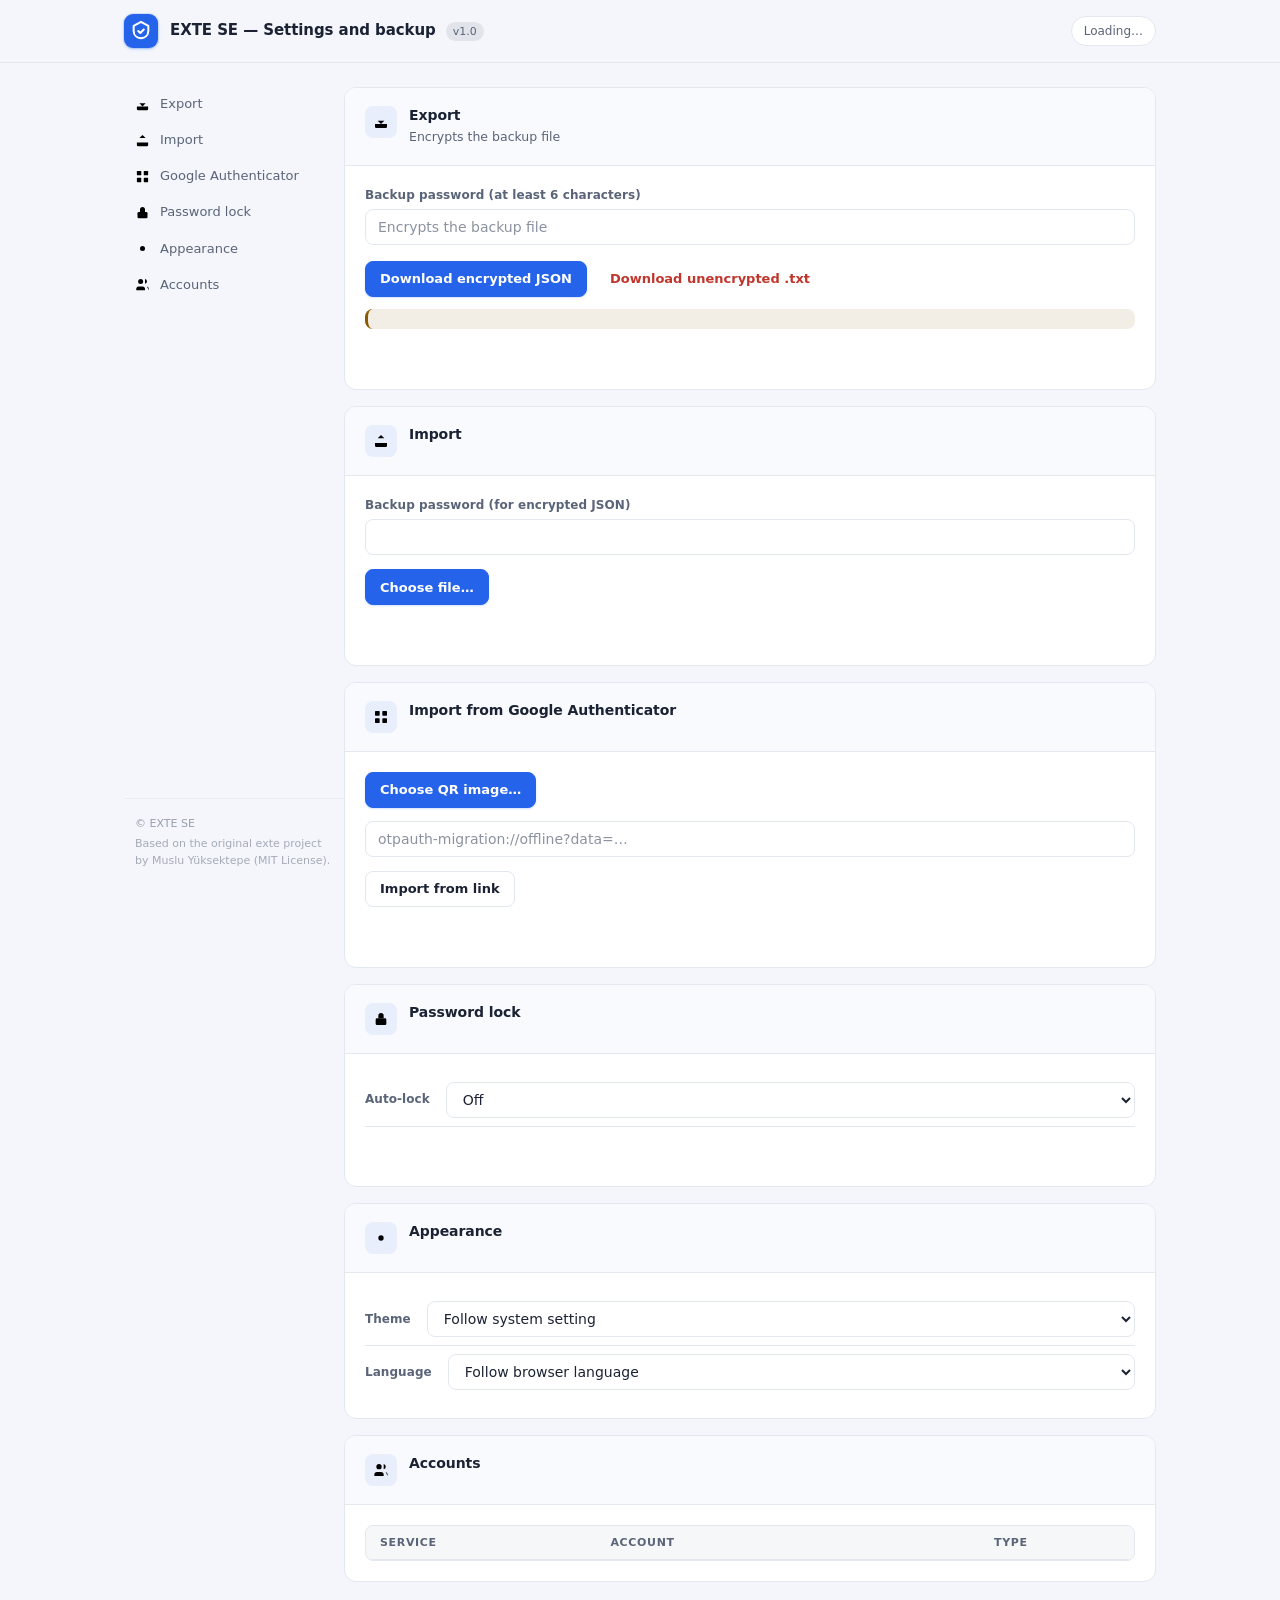
==== extensions/ayarlar.html @ 74d93d0f "EXTE SE — initial release (based on exte by Muslu Yüksektepe, MIT)" ====
<!doctype html>
<html lang="en">
<head>
  <meta charset="utf-8">
  <title data-i18n-baslik="ayarlarBaslik">EXTE SE — Settings and backup</title>
  <link rel="stylesheet" href="app.css">
</head>
<body class="sayfa">

<a href="#icerik" class="atla" data-i18n="icerigeAtla">Skip to content</a>

<!-- ===== Top header ===== -->
<header class="page-top">
  <div class="page-top__inner">
    <div class="brand">
      <div class="brand__mark" aria-hidden="true">
        <svg viewBox="0 0 24 24" width="22" height="22" fill="none" stroke="currentColor" stroke-width="2.2" stroke-linecap="round" stroke-linejoin="round">
          <path d="M12 2 4 6.5V12c0 4.5 3.5 7.5 8 8 4.5-.5 8-3.5 8-8V6.5L12 2z"/>
          <path d="m9 12 2.2 2.2L15 10.4"/>
        </svg>
      </div>
      <div class="brand__text">
        <h1 data-i18n="ayarlarBaslik">EXTE SE — Settings and backup</h1>
        <span class="brand__tag">v1.0</span>
      </div>
    </div>
    <div id="ozet" class="status-chip" data-i18n="yukleniyor">Loading…</div>
  </div>
</header>

<!-- ===== Lock screen ===== -->
<section class="lock-screen" id="kilitKart" hidden aria-labelledby="kilitBaslik">
  <div class="lock-card">
    <div class="lock-card__icon" aria-hidden="true">
      <svg viewBox="0 0 24 24" width="28" height="28" fill="none" stroke="currentColor" stroke-width="2" stroke-linecap="round" stroke-linejoin="round">
        <rect x="4" y="11" width="16" height="10" rx="2"/>
        <path d="M8 11V7a4 4 0 0 1 8 0v4"/>
      </svg>
    </div>
    <h1 id="kilitBaslik" data-i18n="kilitli">Locked</h1>
    <p class="lock-card__hint" data-i18n="kilitIpucu">Enter your password to see your accounts.</p>
    <form id="kilitForm" class="lock-card__form">
      <div class="alan">
        <label for="kilitParola" data-i18n="parola">Password</label>
        <input type="password" id="kilitParola" autocomplete="current-password" required>
      </div>
      <button type="submit" class="birincil lock-card__btn" data-i18n="kilidiAc">Unlock</button>
      <p id="kilitHata" class="ipucu hata-metin" role="alert"></p>
    </form>
  </div>
</section>

<!-- ===== Main layout: sidebar + content ===== -->
<div class="app-layout" id="anaIcerik">

  <!-- Sidebar nav -->
  <aside class="sidenav">
    <nav class="sidenav__nav">
      <a class="sidenav__item" href="#disaBaslik">
        <svg class="sidenav__icon" viewBox="0 0 24 24" aria-hidden="true"><path d="M21 15v4a2 2 0 0 1-2 2H5a2 2 0 0 1-2-2v-4"/><path d="M7 10l5 5 5-5"/><path d="M12 15V3"/></svg>
        <span data-i18n="disaAktar">Export</span>
      </a>
      <a class="sidenav__item" href="#iceBaslik">
        <svg class="sidenav__icon" viewBox="0 0 24 24" aria-hidden="true"><path d="M21 15v4a2 2 0 0 1-2 2H5a2 2 0 0 1-2-2v-4"/><path d="M17 8l-5-5-5 5"/><path d="M12 3v12"/></svg>
        <span data-i18n="iceAktar">Import</span>
      </a>
      <a class="sidenav__item" href="#gocBaslik">
        <svg class="sidenav__icon" viewBox="0 0 24 24" aria-hidden="true"><rect x="3" y="3" width="7" height="7" rx="1"/><rect x="14" y="3" width="7" height="7" rx="1"/><rect x="3" y="14" width="7" height="7" rx="1"/><rect x="14" y="14" width="7" height="7" rx="1"/></svg>
        <span data-i18n="gocBaslik">Google Authenticator</span>
      </a>
      <a class="sidenav__item" href="#kilitAyarBaslik">
        <svg class="sidenav__icon" viewBox="0 0 24 24" aria-hidden="true"><rect x="4" y="11" width="16" height="10" rx="2"/><path d="M8 11V7a4 4 0 0 1 8 0v4"/></svg>
        <span data-i18n="parolaKilidi">Password lock</span>
      </a>
      <a class="sidenav__item" href="#gorunumBaslik">
        <svg class="sidenav__icon" viewBox="0 0 24 24" aria-hidden="true"><circle cx="12" cy="12" r="4"/><path d="M12 2v2M12 20v2M2 12h2M20 12h2M4.9 4.9l1.4 1.4M17.7 17.7l1.4 1.4M4.9 19.1l1.4-1.4M17.7 6.3l1.4-1.4"/></svg>
        <span data-i18n="gorunum">Appearance</span>
      </a>
      <a class="sidenav__item" href="#hesapBaslik">
        <svg class="sidenav__icon" viewBox="0 0 24 24" aria-hidden="true"><path d="M16 21v-2a4 4 0 0 0-4-4H6a4 4 0 0 0-4 4v2"/><circle cx="9" cy="7" r="4"/><path d="M22 21v-2a4 4 0 0 0-3-3.9"/><path d="M16 3.1a4 4 0 0 1 0 7.8"/></svg>
        <span data-i18n="hesaplar">Accounts</span>
      </a>
    </nav>
    <div class="sidenav__foot">
      <span>© EXTE SE</span>
      <span class="sidenav__attribution" data-i18n="tabanMetin">Based on the original exte project by Muslu Yüksektepe (MIT License).</span>
    </div>
  </aside>

  <!-- Content -->
  <main class="content" id="icerik">

    <!-- ===== 1. Export ===== -->
    <section class="group" aria-labelledby="disaBaslik">
      <header class="group__head">
        <div class="group__icon" aria-hidden="true">
          <svg viewBox="0 0 24 24"><path d="M21 15v4a2 2 0 0 1-2 2H5a2 2 0 0 1-2-2v-4"/><path d="M7 10l5 5 5-5"/><path d="M12 15V3"/></svg>
        </div>
        <div class="group__title">
          <h2 id="disaBaslik" data-i18n="disaAktar">Export</h2>
          <p class="group__desc" data-i18n="yedekParolaIpucu">Encrypts the backup file</p>
        </div>
      </header>
      <div class="group__body">
        <form id="disaForm" class="row-form">
          <div class="alan row-form__row">
            <label for="disaParola" data-i18n="yedekParolasi">Backup password (at least 6 characters)</label>
            <input type="password" id="disaParola" autocomplete="new-password"
                   data-i18n-ph="yedekParolaIpucu" placeholder="Encrypts the backup file">
          </div>
          <div class="row-form__actions">
            <button type="submit" class="birincil" data-i18n="sifreliIndir">Download encrypted JSON</button>
            <button type="button" id="disaTxt" class="tehlike-ghost" data-i18n="sifresizIndir">Download unencrypted .txt</button>
          </div>
        </form>
        <p class="uyari-kutu" data-i18n-html="txtUyari"></p>
        <p id="disaDurum" class="durum" role="status"></p>
      </div>
    </section>

    <!-- ===== 2. Import ===== -->
    <section class="group" aria-labelledby="iceBaslik">
      <header class="group__head">
        <div class="group__icon" aria-hidden="true">
          <svg viewBox="0 0 24 24"><path d="M21 15v4a2 2 0 0 1-2 2H5a2 2 0 0 1-2-2v-4"/><path d="M17 8l-5-5-5 5"/><path d="M12 3v12"/></svg>
        </div>
        <div class="group__title">
          <h2 id="iceBaslik" data-i18n="iceAktar">Import</h2>
          <p class="group__desc" data-i18n-html="iceAktarIpucu"></p>
        </div>
      </header>
      <div class="group__body">
        <div class="alan">
          <label for="iceParola" data-i18n="yedekParolasiIce">Backup password (for encrypted JSON)</label>
          <input type="password" id="iceParola" autocomplete="current-password">
        </div>
        <button type="button" id="iceDosyaAc" class="birincil" data-i18n="dosyaSec">Choose file…</button>
        <input type="file" id="iceDosya" accept=".json,.txt,application/json,text/plain" hidden>
        <p id="iceDurum" class="durum" role="status"></p>
      </div>
    </section>

    <!-- ===== 3. Google Authenticator migration ===== -->
    <section class="group" aria-labelledby="gocBaslik">
      <header class="group__head">
        <div class="group__icon" aria-hidden="true">
          <svg viewBox="0 0 24 24"><rect x="3" y="3" width="7" height="7" rx="1"/><rect x="14" y="3" width="7" height="7" rx="1"/><rect x="3" y="14" width="7" height="7" rx="1"/><rect x="14" y="14" width="7" height="7" rx="1"/></svg>
        </div>
        <div class="group__title">
          <h2 id="gocBaslik" data-i18n="gocBaslik">Import from Google Authenticator</h2>
          <p class="group__desc" data-i18n-html="gocIpucu"></p>
        </div>
      </header>
      <div class="group__body">
        <button type="button" id="gocDosyaAc" class="birincil" data-i18n="gocResimSec">Choose QR image…</button>
        <input type="file" id="gocDosya" accept="image/*" hidden>
        <div class="alan" style="margin-top:.8rem">
          <label for="gocMetin" data-i18n-html="gocBaglantiEtiket"></label>
          <input type="text" id="gocMetin" placeholder="otpauth-migration://offline?data=…">
        </div>
        <button type="button" id="gocEkle" data-i18n="gocBaglantidanAktar">Import from link</button>
        <p id="gocDurum" class="durum" role="status"></p>
      </div>
    </section>

    <!-- ===== 4. Password lock ===== -->
    <section class="group" aria-labelledby="kilitAyarBaslik">
      <header class="group__head">
        <div class="group__icon" aria-hidden="true">
          <svg viewBox="0 0 24 24"><rect x="4" y="11" width="16" height="10" rx="2"/><path d="M8 11V7a4 4 0 0 1 8 0v4"/></svg>
        </div>
        <div class="group__title">
          <h2 id="kilitAyarBaslik" data-i18n="parolaKilidi">Password lock</h2>
          <p class="group__desc" id="kilitAciklama"></p>
        </div>
      </header>
      <div class="group__body">

        <form id="kurForm" hidden>
          <div class="alan">
            <label for="kurParola" data-i18n="yeniParola">New password (at least 6 characters)</label>
            <input type="password" id="kurParola" autocomplete="new-password" required>
          </div>
          <div class="alan">
            <label for="kurParola2" data-i18n="parolaTekrar">Password (again)</label>
            <input type="password" id="kurParola2" autocomplete="new-password" required>
          </div>
          <button type="submit" class="birincil" data-i18n="kilidiKur">Enable lock</button>
          <p class="uyari-kutu" style="margin-top:.7rem" data-i18n="kilitUyari">If you forget your password your accounts cannot be recovered — take a backup first.</p>
        </form>

        <form id="kaldirForm" hidden>
          <div class="alan">
            <label for="kaldirParola" data-i18n="mevcutParola">Current password</label>
            <input type="password" id="kaldirParola" autocomplete="current-password" required>
          </div>
          <button type="submit" class="tehlike-ghost" data-i18n="kilidiKaldir">Remove lock</button>
        </form>

        <div class="field-row">
          <label for="otoKilit" data-i18n="otomatikKilit">Auto-lock</label>
          <select id="otoKilit">
            <option value="0">Off</option>
            <option value="5">5 min</option>
            <option value="15">15 min</option>
            <option value="60">1 hour</option>
          </select>
        </div>
        <p id="kilitAyarDurum" class="durum" role="status"></p>
      </div>
    </section>

    <!-- ===== 5. Appearance ===== -->
    <section class="group" aria-labelledby="gorunumBaslik">
      <header class="group__head">
        <div class="group__icon" aria-hidden="true">
          <svg viewBox="0 0 24 24"><circle cx="12" cy="12" r="4"/><path d="M12 2v2M12 20v2M2 12h2M20 12h2M4.9 4.9l1.4 1.4M17.7 17.7l1.4 1.4M4.9 19.1l1.4-1.4M17.7 6.3l1.4-1.4"/></svg>
        </div>
        <div class="group__title">
          <h2 id="gorunumBaslik" data-i18n="gorunum">Appearance</h2>
        </div>
      </header>
      <div class="group__body">
        <div class="field-row">
          <label for="tema" data-i18n="tema">Theme</label>
          <select id="tema">
            <option value="auto" data-i18n="temaAuto">Follow system setting</option>
            <option value="light" data-i18n="temaAcik">Light</option>
            <option value="dark" data-i18n="temaKoyu">Dark</option>
          </select>
        </div>
        <div class="field-row">
          <label for="dil" data-i18n="dil">Language</label>
          <select id="dil">
            <option value="auto" data-i18n="dilAuto">Follow browser language</option>
            <option value="en">English</option>
            <option value="tr">Türkçe</option>
            <option value="zh" data-i18n="dilZh">简体中文</option>
          </select>
        </div>
      </div>
    </section>

    <!-- ===== 6. Accounts ===== -->
    <section class="group" aria-labelledby="hesapBaslik">
      <header class="group__head">
        <div class="group__icon" aria-hidden="true">
          <svg viewBox="0 0 24 24"><path d="M16 21v-2a4 4 0 0 0-4-4H6a4 4 0 0 0-4 4v2"/><circle cx="9" cy="7" r="4"/><path d="M22 21v-2a4 4 0 0 0-3-3.9"/><path d="M16 3.1a4 4 0 0 1 0 7.8"/></svg>
        </div>
        <div class="group__title">
          <h2 id="hesapBaslik" data-i18n="hesaplar">Accounts</h2>
        </div>
      </header>
      <div class="group__body">
        <div class="table-wrap">
          <table id="hesapTablo">
            <thead>
              <tr>
                <th data-i18n="tabloServis">Service</th>
                <th data-i18n="tabloHesap">Account</th>
                <th data-i18n="tabloTur">Type</th>
                <th></th>
              </tr>
            </thead>
            <tbody></tbody>
          </table>
        </div>
        <p id="hesapBos" class="ipucu" hidden data-i18n="kayitliHesapYok">No saved accounts.</p>
      </div>
    </section>

  </main>
</div>

<p id="canliDurum" class="atla" role="status" aria-live="polite"></p>

<script src="vendor/jsQR.js"></script>
<script type="module" src="ayarlar.js"></script>
</body>
</html>
---- extensions/app.css ----
/* exte — tek stylesheet. Token seti callcenter/panel/static/app.css ile aynı. */
:root {
  --bg: #f4f6fb; --yuzey: #ffffff; --kenar: #e2e7f0; --metin: #1a2233;
  --mute: #5a6478; --marka: #2563eb; --marka-metin: #ffffff;
  --marka-hover: #1d4ed8; --marka-soft: rgba(37,99,235,.08);
  --ok: #17794f; --hata: #c0362c; --uyari: #8a5a00;
  --golge: 0 1px 3px rgba(20,30,60,.06), 0 4px 14px rgba(20,30,60,.05);
  --golge-hover: 0 2px 5px rgba(20,30,60,.08), 0 8px 22px rgba(20,30,60,.08);
  --r: 12px; --r-sm: 8px;
}
@media (prefers-color-scheme: dark) {
  :root:not([data-theme="light"]) {
    --bg:#0b0f16; --yuzey:#141a24; --kenar:#232b38; --metin:#e6edf3;
    --mute:#8b94a4; --marka:#4d90fe; --marka-metin:#0b0f16;
    --marka-hover:#5ea0ff; --marka-soft:rgba(77,144,254,.12);
    --ok:#3fb950; --hata:#ff7b72; --uyari:#e3b341;
    --golge: 0 1px 3px rgba(0,0,0,.5), 0 6px 20px rgba(0,0,0,.35);
    --golge-hover: 0 2px 6px rgba(0,0,0,.6), 0 10px 28px rgba(0,0,0,.45);
  }
}
:root[data-theme="dark"] {
  --bg:#0b0f16; --yuzey:#141a24; --kenar:#232b38; --metin:#e6edf3;
  --mute:#8b94a4; --marka:#4d90fe; --marka-metin:#0b0f16;
  --marka-hover:#5ea0ff; --marka-soft:rgba(77,144,254,.12);
  --ok:#3fb950; --hata:#ff7b72; --uyari:#e3b341;
  --golge: 0 1px 3px rgba(0,0,0,.5), 0 6px 20px rgba(0,0,0,.35);
  --golge-hover: 0 2px 6px rgba(0,0,0,.6), 0 10px 28px rgba(0,0,0,.45);
}

* { box-sizing: border-box; }
[hidden] { display: none !important; }

body {
  margin: 0; background: var(--bg); color: var(--metin); line-height: 1.55;
  font-family: system-ui, -apple-system, 'Segoe UI', sans-serif; font-size: 14px;
  -webkit-font-smoothing: antialiased; -moz-osx-font-smoothing: grayscale;
}
h1, h2, h3 { margin: 0 0 .5rem; line-height: 1.3; }
h1 { font-size: 1.2rem; font-weight: 700; letter-spacing: -.01em; }
h2 { font-size: 1rem; font-weight: 650; letter-spacing: -.005em; }
h3 { font-size: .95rem; font-weight: 600; }
a { color: var(--marka); text-decoration: none; }
a:hover { text-decoration: underline; }
:focus-visible { outline: 2.5px solid var(--marka); outline-offset: 2px; border-radius: 6px; }

/* ---------- düğmeler / alanlar ---------- */
button, .dugme {
  font: inherit; cursor: pointer; border: 1px solid var(--kenar); border-radius: var(--r-sm);
  background: var(--yuzey); color: var(--metin); padding: .5rem .85rem;
  transition: border-color .18s ease, box-shadow .18s ease, background-color .18s ease, transform .12s ease;
  display: inline-flex; align-items: center; gap: .4rem;
}
button:hover { border-color: var(--marka); }
button:active { transform: scale(.97); }
button:disabled { opacity: .5; cursor: not-allowed; transform: none; }
.birincil {
  background: var(--marka); color: var(--marka-metin); border-color: var(--marka);
  font-weight: 600; box-shadow: 0 1px 2px rgba(37,99,235,.15);
}
.birincil:hover { background: var(--marka-hover); border-color: var(--marka-hover); }
.tehlike {
  color: var(--hata); border-color: color-mix(in srgb, var(--hata) 35%, var(--kenar));
}
.tehlike:hover { background: color-mix(in srgb, var(--hata) 8%, var(--yuzey)); }
.duz { background: none; border-color: transparent; padding: .35rem .5rem; color: var(--mute); }
.duz:hover { border-color: transparent; color: var(--metin); background: var(--marka-soft); }

input, select {
  font: inherit; width: 100%; padding: .55rem .7rem; border-radius: var(--r-sm);
  border: 1px solid var(--kenar); background: var(--yuzey); color: var(--metin);
  transition: border-color .18s ease, box-shadow .18s ease;
}
input:focus, select:focus {
  border-color: var(--marka);
  box-shadow: 0 0 0 3px var(--marka-soft);
  outline: none;
}
label { display: block; font-size: .82rem; color: var(--mute); margin-bottom: .25rem; font-weight: 500; }
.alan { margin-bottom: .75rem; }
.satir { display: flex; gap: .5rem; align-items: flex-end; }
.satir > * { flex: 1; }
.satir > .dar { flex: 0 0 auto; }

.kart {
  background: var(--yuzey); border: 1px solid var(--kenar); border-radius: var(--r);
  box-shadow: var(--golge); padding: 1rem 1.1rem; margin-bottom: .9rem;
  transition: box-shadow .25s ease, border-color .25s ease;
}
.kart:hover { box-shadow: var(--golge-hover); }
.ipucu { color: var(--mute); font-size: .82rem; margin: .25rem 0 0; line-height: 1.5; }
.uyari-kutu {
  border-left: 3px solid var(--uyari); background: color-mix(in srgb, var(--uyari) 10%, var(--yuzey));
  padding: .6rem .85rem; border-radius: var(--r-sm); font-size: .85rem; color: color-mix(in srgb, var(--uyari) 70%, var(--metin));
}
.hata-metin { color: var(--hata); }
.ok-metin { color: var(--ok); }

/* ---------- ikon sistemi ---------- */
.ikon {
  display: inline-block; width: 16px; height: 16px; flex-shrink: 0;
  vertical-align: middle; fill: none; stroke: currentColor; stroke-width: 1.75;
  stroke-linecap: round; stroke-linejoin: round; pointer-events: none;
}
.ikon-lg { width: 20px; height: 20px; }
.ikon-xl { width: 22px; height: 22px; }

button .ikon { margin-right: 0; }
.duz .ikon { width: 16px; height: 16px; }

/* ---------- popup ---------- */
body.popup { width: 380px; min-height: 220px; max-height: 560px; display: flex; flex-direction: column; }

.ust {
  display: flex; gap: .5rem; align-items: center; padding: .65rem .7rem;
  border-bottom: 1px solid var(--kenar);
  background: var(--yuzey); position: sticky; top: 0; z-index: 2;
}
.ust-ara {
  flex: 1; display: flex; align-items: center; gap: .4rem;
  border: 1px solid var(--kenar); border-radius: var(--r-sm);
  padding: 0 .55rem; background: var(--bg); transition: all .18s ease;
}
.ust-ara:focus-within { background: var(--yuzey); border-color: var(--marka); box-shadow: 0 0 0 3px var(--marka-soft); }
.ust-ara .ikon { color: var(--mute); width: 14px; height: 14px; flex-shrink: 0; }
.ust-ara input[type="search"] {
  flex: 1; border: none; outline: none; padding: .45rem 0; background: transparent;
}
.govde { flex: 1; overflow-y: auto; padding: .65rem; }

.hesap {
  display: grid; grid-template-columns: 1fr auto; gap: .25rem .55rem; align-items: center;
  background: var(--yuzey); border: 1px solid var(--kenar); border-radius: var(--r);
  padding: .7rem .8rem; margin-bottom: .5rem; box-shadow: var(--golge);
  transition: border-color .2s ease, box-shadow .2s ease, transform .15s ease;
  cursor: pointer;
}
.hesap:hover { border-color: var(--marka); box-shadow: var(--golge-hover); transform: translateY(-1px); }
.hesap .baslik {
  grid-column: 1; font-size: .78rem; color: var(--mute); font-weight: 500;
  overflow: hidden; text-overflow: ellipsis; white-space: nowrap; letter-spacing: .01em;
}
.hesap .kod {
  grid-column: 1; grid-row: 2; font-family: ui-monospace, 'SF Mono', 'Cascadia Mono', Consolas, monospace;
  font-size: 1.45rem; font-weight: 700; letter-spacing: .1em; background: none; border: none;
  padding: 0; text-align: left; color: var(--metin); cursor: pointer;
  transition: color .18s ease;
}
.hesap .kod:hover { color: var(--marka); }
.hesap .araclar { grid-column: 2; grid-row: 1 / span 2; display: flex; gap: .15rem; align-items: center; }
.hesap .araclar button { padding: .3rem; border-radius: 6px; }
.hesap .cubuk {
  grid-column: 1 / -1; grid-row: 3; height: 3px; border-radius: 2px; margin-top: .4rem;
  background: color-mix(in srgb, var(--kenar) 70%, transparent); overflow: hidden;
}
.hesap .cubuk > i { display: block; height: 100%; background: var(--marka); transition: width 1s linear; border-radius: 2px; }
.hesap.bitiyor .cubuk > i { background: var(--hata); }
.hesap.bitiyor .kod { color: var(--hata); }

.bos { text-align: center; color: var(--mute); padding: 2.5rem 1rem 2rem; }

/* ---------- sekmeler ---------- */
.sekmeler {
  display: flex; gap: .2rem; margin-bottom: .9rem; padding: .2rem;
  background: var(--bg); border-radius: var(--r-sm); border: 1px solid var(--kenar);
}
.sekme {
  flex: 1; background: none; border: none; border-radius: 6px; color: var(--mute);
  padding: .45rem .5rem; font-weight: 500; transition: all .18s ease;
}
.sekme:hover { color: var(--metin); }
.sekme[aria-selected="true"] {
  color: var(--marka); background: var(--yuzey); box-shadow: 0 1px 2px rgba(0,0,0,.06); font-weight: 600;
}

/* ---------- toast ---------- */
.toast {
  position: fixed; left: 50%; bottom: 14px; transform: translateX(-50%);
  background: var(--metin); color: var(--bg); padding: .55rem 1rem; border-radius: var(--r-sm);
  box-shadow: var(--golge-hover); font-size: .84rem; font-weight: 500;
  z-index: 10; animation: toast-in .2s cubic-bezier(.2,.9,.3,1.2);
}
@keyframes toast-in { from { opacity: 0; transform: translate(-50%, 10px) scale(.95); } }
@media (prefers-reduced-motion: reduce) { .toast { animation: none; } .hesap .cubuk > i { transition: none; } }

/* =======================================================
   ayarlar sayfası — Linear/Vercel 风格设置页
   ======================================================= */

body.sayfa { background: var(--bg); min-height: 100vh; }

/* ---------- top header ---------- */
.page-top {
  position: sticky; top: 0; z-index: 10;
  background: color-mix(in srgb, var(--bg) 85%, transparent);
  backdrop-filter: saturate(1.2) blur(10px);
  -webkit-backdrop-filter: saturate(1.2) blur(10px);
  border-bottom: 1px solid var(--kenar);
}
.page-top__inner {
  max-width: 1080px; margin: 0 auto; padding: 14px 24px;
  display: flex; align-items: center; justify-content: space-between; gap: 1rem;
}
.brand { display: flex; align-items: center; gap: 12px; min-width: 0; }
.brand__mark {
  width: 34px; height: 34px; border-radius: 9px; flex-shrink: 0;
  background: var(--marka); color: var(--marka-metin);
  display: flex; align-items: center; justify-content: center;
  box-shadow: 0 1px 3px rgba(37,99,235,.35), 0 0 0 1px rgba(37,99,235,.1);
}
.brand__text { display: flex; align-items: baseline; gap: 10px; min-width: 0; }
.brand__text h1 {
  margin: 0; font-size: 15px; font-weight: 650; letter-spacing: -.005em;
  color: var(--metin);
  min-width: 0; overflow: hidden; text-overflow: ellipsis; white-space: nowrap;
}
.brand__tag {
  font-size: 11px; font-weight: 500; color: var(--mute);
  padding: 1px 7px; border-radius: 20px; flex-shrink: 0;
  background: color-mix(in srgb, var(--mute) 12%, transparent);
}

.status-chip {
  font-size: 12px; color: var(--mute);
  padding: 5px 12px; border-radius: 20px;
  border: 1px solid var(--kenar);
  background: var(--yuzey);
  white-space: nowrap; flex-shrink: 0;
  font-variant-numeric: tabular-nums;
}

/* ---------- lock screen ---------- */
.lock-screen {
  max-width: 1080px; margin: 0 auto; padding: 80px 24px 40px;
  display: flex; justify-content: center;
}
.lock-card {
  width: 100%; max-width: 380px; text-align: center;
}
.lock-card__icon {
  width: 56px; height: 56px; margin: 0 auto 16px;
  border-radius: 16px;
  background: color-mix(in srgb, var(--hata) 10%, var(--yuzey));
  color: var(--hata);
  display: flex; align-items: center; justify-content: center;
}
.lock-card h1 { margin: 0 0 8px; font-size: 18px; font-weight: 700; }
.lock-card__hint { color: var(--mute); font-size: 13px; margin: 0 0 24px; line-height: 1.5; }
.lock-card__form { text-align: left; }
.lock-card__btn { width: 100%; margin-top: 4px; justify-content: center; }

/* ---------- two-column layout ---------- */
.app-layout {
  max-width: 1080px; margin: 0 auto;
  display: grid; grid-template-columns: 220px 1fr; gap: 0;
  padding: 0 24px;
}

/* ---------- sidebar nav ---------- */
.sidenav {
  position: sticky; top: 62px; align-self: start;
  height: calc(100vh - 62px);
  padding: 24px 0 32px;
  display: flex; flex-direction: column;
}
.sidenav__nav { display: flex; flex-direction: column; gap: 2px; flex: 1; }
.sidenav__item {
  display: flex; align-items: center; gap: 10px;
  padding: 7px 11px; margin: 0; border: none;
  border-radius: 7px; text-align: left;
  font-size: 13px; font-weight: 500; color: var(--mute);
  background: transparent; cursor: pointer; text-decoration: none;
  transition: background-color .15s ease, color .15s ease;
}
.sidenav__item:hover { color: var(--metin); background: color-mix(in srgb, var(--mute) 10%, transparent); }
.sidenav__item.active { color: var(--metin); background: var(--marka-soft); font-weight: 600; }
.sidenav__icon {
  width: 15px; height: 15px; flex-shrink: 0;
  stroke-width: 2;
}
.sidenav__foot {
  font-size: 11px; color: var(--mute); opacity: .6;
  padding: 16px 11px 0; border-top: 1px solid var(--kenar); margin-top: 4px;
  display: flex; flex-direction: column; gap: 4px;
}
.sidenav__attribution { line-height: 1.5; opacity: .85; }

/* ---------- content area ---------- */
.content { padding: 24px 0 60px; min-width: 0; scroll-behavior: smooth; }

.content > .group { scroll-margin-top: 80px; }

/* ---------- group / section ---------- */
.group {
  background: var(--yuzey);
  border: 1px solid var(--kenar);
  border-radius: 12px;
  margin-bottom: 16px;
  overflow: hidden;
}
.group__head {
  display: flex; align-items: flex-start; gap: 12px;
  padding: 18px 20px;
  border-bottom: 1px solid var(--kenar);
  background: color-mix(in srgb, var(--bg) 60%, var(--yuzey));
}
.group__icon {
  width: 32px; height: 32px; border-radius: 8px; flex-shrink: 0;
  background: var(--marka-soft); color: var(--marka);
  display: flex; align-items: center; justify-content: center;
}
.group__icon svg { width: 16px; height: 16px; stroke-width: 2.2; }
.group__title { min-width: 0; }
.group__title h2 { margin: 0; font-size: 14px; font-weight: 650; letter-spacing: -.005em; overflow-wrap: anywhere; }
.group__desc { margin: 3px 0 0; font-size: 12.5px; color: var(--mute); line-height: 1.55; }
.group__body { padding: 20px; }

/* ---------- form rows ---------- */
.alan { margin-bottom: 14px; }
.alan:last-child { margin-bottom: 0; }

label { display: block; font-size: 12px; font-weight: 600; color: var(--mute); margin-bottom: 5px; letter-spacing: .005em; }

body.sayfa input[type="text"],
body.sayfa input[type="password"],
body.sayfa input:not([type]),
body.sayfa select {
  font: inherit; width: 100%; padding: 8px 12px; border-radius: 8px;
  border: 1px solid var(--kenar); background: var(--yuzey); color: var(--metin);
  height: 36px;
  transition: border-color .15s ease, box-shadow .15s ease, background-color .15s ease;
}
body.sayfa input::placeholder { color: color-mix(in srgb, var(--mute) 70%, transparent); }
body.sayfa input:focus, body.sayfa select:focus {
  border-color: var(--marka);
  box-shadow: 0 0 0 3px var(--marka-soft);
  outline: none;
}

.field-row {
  display: flex; align-items: center; justify-content: space-between;
  gap: 16px; padding: 8px 0; border-bottom: 1px solid var(--kenar);
}
.field-row:last-child { border-bottom: none; }
.field-row label { margin: 0; flex-shrink: 0; min-width: 0; }
.field-row select { width: 180px; max-width: 100%; flex-shrink: 1; }

/* ---------- buttons (settings page scoped) ---------- */
body.sayfa button {
  font: inherit; cursor: pointer; border: 1px solid var(--kenar); border-radius: 8px;
  background: var(--yuzey); color: var(--metin);
  padding: 8px 14px; min-height: 36px; height: auto;
  display: inline-flex; align-items: center; justify-content: flex-start; gap: 6px;
  font-size: 13px; font-weight: 550; line-height: 1.35;
  max-width: 100%; box-sizing: border-box;
  transition: border-color .15s ease, background-color .15s ease, color .15s ease;
}
body.sayfa button:hover { border-color: color-mix(in srgb, var(--metin) 40%, var(--kenar)); }
body.sayfa button:active { background: color-mix(in srgb, var(--metin) 4%, var(--yuzey)); }
body.sayfa button:disabled { opacity: .45; cursor: not-allowed; }

body.sayfa .birincil {
  background: var(--marka); color: var(--marka-metin); border-color: var(--marka);
  font-weight: 600; box-shadow: 0 1px 2px rgba(37,99,235,.2);
}
body.sayfa .birincil:hover {
  background: var(--marka-hover); border-color: var(--marka-hover);
}

body.sayfa .tehlike { color: var(--hata); border-color: color-mix(in srgb, var(--hata) 40%, var(--kenar)); }
body.sayfa .tehlike:hover { background: color-mix(in srgb, var(--hata) 8%, var(--yuzey)); }

body.sayfa .tehlike-ghost {
  color: var(--hata); border-color: transparent; background: transparent;
}
body.sayfa .tehlike-ghost:hover {
  border-color: color-mix(in srgb, var(--hata) 40%, transparent);
  background: color-mix(in srgb, var(--hata) 8%, transparent);
}

body.sayfa .duz { background: none; border: none; color: var(--mute); padding: 5px 7px; height: auto; }
body.sayfa .duz:hover { color: var(--metin); background: color-mix(in srgb, var(--mute) 10%, transparent); }

.row-form__actions {
  display: flex; gap: 8px; flex-wrap: wrap;
  margin-top: 4px;
}
.row-form { display: flex; flex-direction: column; }
.row-form__row { margin-bottom: 12px; }

/* ---------- utility ---------- */
.atla { position: absolute; left: -9999px; }
.atla:focus { position: static; display: inline-block; margin: 12px; }

.ipucu { color: var(--mute); font-size: 12.5px; margin: 6px 0 0; line-height: 1.55; }
.durum { min-height: 1.2rem; font-size: 12.5px; margin-top: 8px; }

.hata-metin { color: var(--hata); }
.ok-metin { color: var(--ok); }

.uyari-kutu {
  border-left: 3px solid var(--uyari);
  background: color-mix(in srgb, var(--uyari) 10%, transparent);
  padding: 10px 14px; border-radius: 8px;
  font-size: 12.5px; line-height: 1.55;
  color: color-mix(in srgb, var(--uyari) 65%, var(--metin));
  margin: 12px 0 0;
}

/* ---------- account table ---------- */
.table-wrap {
  border: 1px solid var(--kenar); border-radius: 8px; overflow: hidden;
}
body.sayfa table {
  width: 100%; border-collapse: collapse; font-size: 13px;
  table-layout: fixed;   /* 固定列宽：长服务名/邮箱换行而非撑破表格 */
}
body.sayfa thead {
  background: color-mix(in srgb, var(--mute) 5%, transparent);
  border-bottom: 1px solid var(--kenar);
}
body.sayfa th {
  text-align: left; font-size: 11px; font-weight: 600;
  color: var(--mute); text-transform: uppercase; letter-spacing: .06em;
  padding: 8px 14px;
  overflow: hidden; text-overflow: ellipsis; white-space: nowrap;
}
/* fixed 布局列宽比例：服务 / 账户 / 类型 / 操作 */
body.sayfa th:nth-child(1), body.sayfa td:nth-child(1) { width: 30%; }
body.sayfa th:nth-child(2), body.sayfa td:nth-child(2) { width: auto; }
body.sayfa th:nth-child(3), body.sayfa td:nth-child(3) { width: 90px; }
body.sayfa th:nth-child(4), body.sayfa td:nth-child(4) { width: 64px; white-space: nowrap; }
body.sayfa td {
  padding: 10px 14px;
  border-top: 1px solid var(--kenar);
  word-break: break-word; overflow-wrap: anywhere;
  font-size: 13px;
}
body.sayfa td:first-child { font-weight: 500; color: var(--metin); }
body.sayfa td:last-child { text-align: right; }
body.sayfa td:nth-child(3) { color: var(--mute); font-size: 12px; }
body.sayfa tbody tr:hover td { background: color-mix(in srgb, var(--mute) 4%, transparent); }

/* ---------- tooltip / title fallback ---------- */
[title] { cursor: default; }

/* ---------- responsive ---------- */
@media (max-width: 860px) {
  .app-layout {
    grid-template-columns: 1fr;
    padding: 0 16px;
  }
  .sidenav {
    position: static; height: auto; padding: 16px 0 0;
    border-bottom: 1px solid var(--kenar); margin-bottom: 8px;
  }
  .sidenav__nav { flex-direction: row; flex-wrap: wrap; gap: 4px; }
  .sidenav__item { flex: 0 0 auto; font-size: 12.5px; }
  .sidenav__foot { border-top: none; padding-top: 8px; margin-top: 8px; }
  .sidenav__attribution { font-size: 10.5px; }
  .brand__text h1 { font-size: 14px; }
  .brand__tag { display: none; }
  .page-top__inner { padding: 12px 16px; }
  .content { padding: 16px 0 40px; }
  .field-row { flex-wrap: wrap; gap: 6px; }
  .field-row select { width: 100%; }
}

/* ---------- 中文排版兼容 ---------- */
html[lang^="zh"] body { font-family: "PingFang SC", "Microsoft YaHei", "Noto Sans CJK SC", system-ui, sans-serif; }
html[lang^="zh"] .hesap .baslik { letter-spacing: .02em; }
html[lang^="zh"] .hesap .kod { letter-spacing: .14em; }
html[lang^="zh"] .toast { max-width: 92%; white-space: normal; text-align: center; }
html[lang^="zh"] .sidenav__item { font-size: 12.5px; }
html[lang^="zh"] .group__desc { font-size: 12px; }
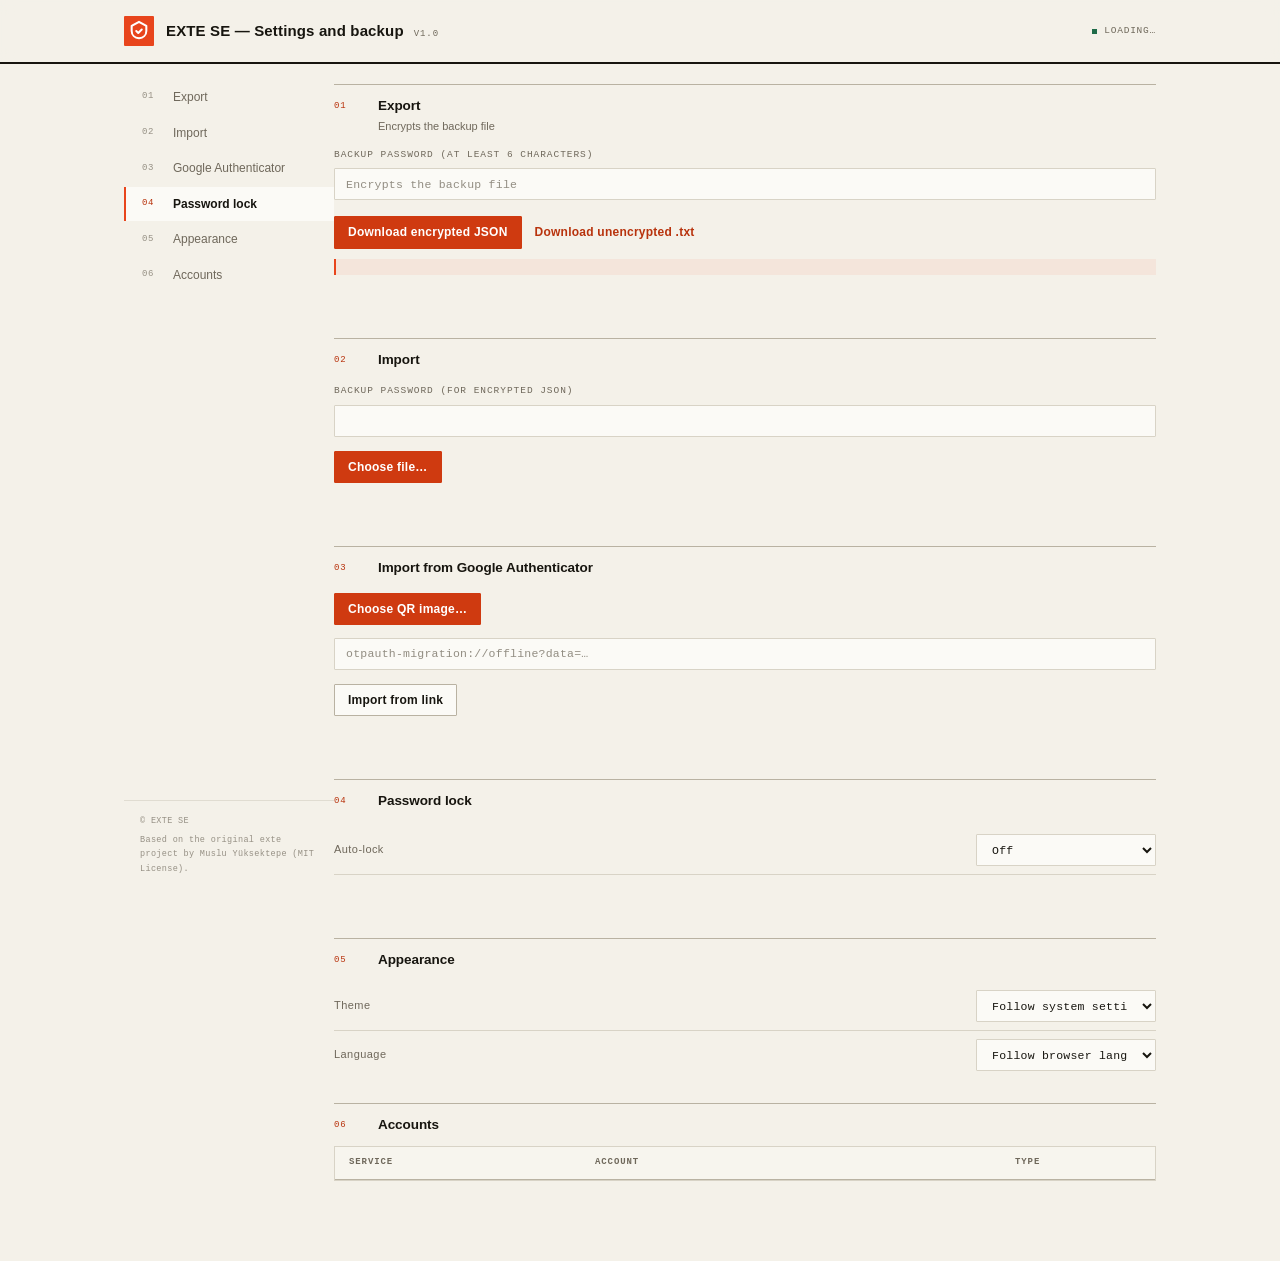
==== commit 99cda26b: "feat: update workspace Co-authored-by: traeagent <traeagent@users.noreply.github.com>" ====
--- a/extensions/ayarlar.html
+++ b/extensions/ayarlar.html
@@ -57,26 +57,32 @@
   <aside class="sidenav">
     <nav class="sidenav__nav">
       <a class="sidenav__item" href="#disaBaslik">
+        <b aria-hidden="true">01</b>
         <svg class="sidenav__icon" viewBox="0 0 24 24" aria-hidden="true"><path d="M21 15v4a2 2 0 0 1-2 2H5a2 2 0 0 1-2-2v-4"/><path d="M7 10l5 5 5-5"/><path d="M12 15V3"/></svg>
         <span data-i18n="disaAktar">Export</span>
       </a>
       <a class="sidenav__item" href="#iceBaslik">
+        <b aria-hidden="true">02</b>
         <svg class="sidenav__icon" viewBox="0 0 24 24" aria-hidden="true"><path d="M21 15v4a2 2 0 0 1-2 2H5a2 2 0 0 1-2-2v-4"/><path d="M17 8l-5-5-5 5"/><path d="M12 3v12"/></svg>
         <span data-i18n="iceAktar">Import</span>
       </a>
       <a class="sidenav__item" href="#gocBaslik">
+        <b aria-hidden="true">03</b>
         <svg class="sidenav__icon" viewBox="0 0 24 24" aria-hidden="true"><rect x="3" y="3" width="7" height="7" rx="1"/><rect x="14" y="3" width="7" height="7" rx="1"/><rect x="3" y="14" width="7" height="7" rx="1"/><rect x="14" y="14" width="7" height="7" rx="1"/></svg>
         <span data-i18n="gocBaslik">Google Authenticator</span>
       </a>
       <a class="sidenav__item" href="#kilitAyarBaslik">
+        <b aria-hidden="true">04</b>
         <svg class="sidenav__icon" viewBox="0 0 24 24" aria-hidden="true"><rect x="4" y="11" width="16" height="10" rx="2"/><path d="M8 11V7a4 4 0 0 1 8 0v4"/></svg>
         <span data-i18n="parolaKilidi">Password lock</span>
       </a>
       <a class="sidenav__item" href="#gorunumBaslik">
+        <b aria-hidden="true">05</b>
         <svg class="sidenav__icon" viewBox="0 0 24 24" aria-hidden="true"><circle cx="12" cy="12" r="4"/><path d="M12 2v2M12 20v2M2 12h2M20 12h2M4.9 4.9l1.4 1.4M17.7 17.7l1.4 1.4M4.9 19.1l1.4-1.4M17.7 6.3l1.4-1.4"/></svg>
         <span data-i18n="gorunum">Appearance</span>
       </a>
       <a class="sidenav__item" href="#hesapBaslik">
+        <b aria-hidden="true">06</b>
         <svg class="sidenav__icon" viewBox="0 0 24 24" aria-hidden="true"><path d="M16 21v-2a4 4 0 0 0-4-4H6a4 4 0 0 0-4 4v2"/><circle cx="9" cy="7" r="4"/><path d="M22 21v-2a4 4 0 0 0-3-3.9"/><path d="M16 3.1a4 4 0 0 1 0 7.8"/></svg>
         <span data-i18n="hesaplar">Accounts</span>
       </a>
@@ -274,6 +280,19 @@
 
 <p id="canliDurum" class="atla" role="status" aria-live="polite"></p>
 
+<script>
+  // A1 defter navigasyonu — kaydırdıkça ilgili 01–06 numarasını işaretler.
+  (() => {
+    const links = [...document.querySelectorAll(".sidenav__item")];
+    const basliklar = links.map(a => document.querySelector(a.hash)).filter(Boolean);
+    const isaretle = id => links.forEach(l => l.classList.toggle("active", l.hash === `#${id}`));
+    const gozlemci = new IntersectionObserver(entries => {
+      for (const e of entries) if (e.isIntersecting) isaretle(e.target.id);
+    }, { rootMargin: "-45% 0px -45% 0px" });
+    basliklar.forEach(b => gozlemci.observe(b));
+    if (basliklar[0]) isaretle(basliklar[0].id);
+  })();
+</script>
 <script src="vendor/jsQR.js"></script>
 <script type="module" src="ayarlar.js"></script>
 </body>
--- a/extensions/app.css
+++ b/extensions/app.css
@@ -1,30 +1,43 @@
-/* exte — tek stylesheet. Token seti callcenter/panel/static/app.css ile aynı. */
+/* exte — tek stylesheet. DIRECTION A "Swiss Utility":
+   kağıt zemin, 1px çizgiler, mono okuma, sinyal turuncusu, köşeler kare. */
+
 :root {
-  --bg: #f4f6fb; --yuzey: #ffffff; --kenar: #e2e7f0; --metin: #1a2233;
-  --mute: #5a6478; --marka: #2563eb; --marka-metin: #ffffff;
-  --marka-hover: #1d4ed8; --marka-soft: rgba(37,99,235,.08);
-  --ok: #17794f; --hata: #c0362c; --uyari: #8a5a00;
-  --golge: 0 1px 3px rgba(20,30,60,.06), 0 4px 14px rgba(20,30,60,.05);
-  --golge-hover: 0 2px 5px rgba(20,30,60,.08), 0 8px 22px rgba(20,30,60,.08);
-  --r: 12px; --r-sm: 8px;
+  --bg: #f4f1e9;            /* kağıt */
+  --yuzey: #fbfaf6;         /* yüzey */
+  --kenar: #d8d3c6;         /* 1px kural çizgisi */
+  --kenar-koyu: #b9b2a2;    /* koyu çizgi */
+  --metin: #17150f;         /* mürekkep */
+  --mute: #6f685b;
+  --kod: #11100c;           /* okuma rakamları */
+  --marka: #e8451c;         /* sinyal turuncusu */
+  --marka-hover: #cf3a10;
+  --marka-metin: #ffffff;
+  --marka-ink: #b8330d;     /* turuncu mürekkep (numaralar) */
+  --marka-soft: rgba(232, 69, 28, .07);
+  --ok: #1f6b49;
+  --hata: #c93a12;
+  --uyari: #8a5a00;
+  --r: 2px;
+  --sans: "Archivo", "Helvetica Neue", Arial, "PingFang SC", "Microsoft YaHei", "Noto Sans SC", sans-serif;
+  --mono: "IBM Plex Mono", "JetBrains Mono", ui-monospace, "SF Mono", Menlo, Consolas, monospace;
 }
 @media (prefers-color-scheme: dark) {
   :root:not([data-theme="light"]) {
-    --bg:#0b0f16; --yuzey:#141a24; --kenar:#232b38; --metin:#e6edf3;
-    --mute:#8b94a4; --marka:#4d90fe; --marka-metin:#0b0f16;
-    --marka-hover:#5ea0ff; --marka-soft:rgba(77,144,254,.12);
-    --ok:#3fb950; --hata:#ff7b72; --uyari:#e3b341;
-    --golge: 0 1px 3px rgba(0,0,0,.5), 0 6px 20px rgba(0,0,0,.35);
-    --golge-hover: 0 2px 6px rgba(0,0,0,.6), 0 10px 28px rgba(0,0,0,.45);
+    --bg: #101010; --yuzey: #1a1916; --kenar: #2c2b27; --kenar-koyu: #3c3a34;
+    --metin: #f1efe7; --mute: #9d998b; --kod: #f5f3eb;
+    --marka: #ff6a3d; --marka-hover: #ff7a4a; --marka-metin: #0d0c0a;
+    --marka-ink: #ff8a5c;
+    --marka-soft: rgba(255, 106, 61, .12);
+    --ok: #7fe0b0; --hata: #ff8a5c; --uyari: #e3b341;
   }
 }
 :root[data-theme="dark"] {
-  --bg:#0b0f16; --yuzey:#141a24; --kenar:#232b38; --metin:#e6edf3;
-  --mute:#8b94a4; --marka:#4d90fe; --marka-metin:#0b0f16;
-  --marka-hover:#5ea0ff; --marka-soft:rgba(77,144,254,.12);
-  --ok:#3fb950; --hata:#ff7b72; --uyari:#e3b341;
-  --golge: 0 1px 3px rgba(0,0,0,.5), 0 6px 20px rgba(0,0,0,.35);
-  --golge-hover: 0 2px 6px rgba(0,0,0,.6), 0 10px 28px rgba(0,0,0,.45);
+  --bg: #101010; --yuzey: #1a1916; --kenar: #2c2b27; --kenar-koyu: #3c3a34;
+  --metin: #f1efe7; --mute: #9d998b; --kod: #f5f3eb;
+  --marka: #ff6a3d; --marka-hover: #ff7a4a; --marka-metin: #0d0c0a;
+  --marka-ink: #ff8a5c;
+  --marka-soft: rgba(255, 106, 61, .12);
+  --ok: #7fe0b0; --hata: #ff8a5c; --uyari: #e3b341;
 }
 
 * { box-sizing: border-box; }
@@ -32,65 +45,55 @@
 
 body {
   margin: 0; background: var(--bg); color: var(--metin); line-height: 1.55;
-  font-family: system-ui, -apple-system, 'Segoe UI', sans-serif; font-size: 14px;
+  font-family: var(--sans); font-size: 14px;
   -webkit-font-smoothing: antialiased; -moz-osx-font-smoothing: grayscale;
 }
 h1, h2, h3 { margin: 0 0 .5rem; line-height: 1.3; }
-h1 { font-size: 1.2rem; font-weight: 700; letter-spacing: -.01em; }
-h2 { font-size: 1rem; font-weight: 650; letter-spacing: -.005em; }
-h3 { font-size: .95rem; font-weight: 600; }
-a { color: var(--marka); text-decoration: none; }
-a:hover { text-decoration: underline; }
-:focus-visible { outline: 2.5px solid var(--marka); outline-offset: 2px; border-radius: 6px; }
+h1 { font-size: 1.2rem; font-weight: 800; letter-spacing: -.01em; }
+h2 { font-size: 1rem; font-weight: 700; }
+h3 { font-size: .95rem; font-weight: 700; }
+a { color: inherit; text-decoration: none; }
+:focus-visible { outline: 2px solid var(--marka); outline-offset: 1px; border-radius: 1px; }
 
 /* ---------- düğmeler / alanlar ---------- */
 button, .dugme {
-  font: inherit; cursor: pointer; border: 1px solid var(--kenar); border-radius: var(--r-sm);
+  font: inherit; cursor: pointer; border: 1px solid var(--kenar); border-radius: var(--r);
   background: var(--yuzey); color: var(--metin); padding: .5rem .85rem;
-  transition: border-color .18s ease, box-shadow .18s ease, background-color .18s ease, transform .12s ease;
   display: inline-flex; align-items: center; gap: .4rem;
-}
-button:hover { border-color: var(--marka); }
-button:active { transform: scale(.97); }
-button:disabled { opacity: .5; cursor: not-allowed; transform: none; }
+  transition: border-color .15s ease, background-color .15s ease, color .15s ease;
+}
+button:hover { border-color: var(--kenar-koyu); }
+button:active { transform: translateY(1px); }
+button:disabled { opacity: .45; cursor: not-allowed; transform: none; }
 .birincil {
   background: var(--marka); color: var(--marka-metin); border-color: var(--marka);
-  font-weight: 600; box-shadow: 0 1px 2px rgba(37,99,235,.15);
+  font-weight: 700; letter-spacing: .03em;
 }
 .birincil:hover { background: var(--marka-hover); border-color: var(--marka-hover); }
-.tehlike {
-  color: var(--hata); border-color: color-mix(in srgb, var(--hata) 35%, var(--kenar));
-}
-.tehlike:hover { background: color-mix(in srgb, var(--hata) 8%, var(--yuzey)); }
+.tehlike { color: var(--hata); border-color: color-mix(in srgb, var(--hata) 40%, var(--kenar)); }
+.tehlike:hover { border-color: var(--hata); background: color-mix(in srgb, var(--hata) 7%, var(--yuzey)); }
 .duz { background: none; border-color: transparent; padding: .35rem .5rem; color: var(--mute); }
 .duz:hover { border-color: transparent; color: var(--metin); background: var(--marka-soft); }
 
 input, select {
-  font: inherit; width: 100%; padding: .55rem .7rem; border-radius: var(--r-sm);
+  font: inherit; width: 100%; padding: .55rem .7rem; border-radius: var(--r);
   border: 1px solid var(--kenar); background: var(--yuzey); color: var(--metin);
-  transition: border-color .18s ease, box-shadow .18s ease;
-}
-input:focus, select:focus {
-  border-color: var(--marka);
-  box-shadow: 0 0 0 3px var(--marka-soft);
-  outline: none;
-}
-label { display: block; font-size: .82rem; color: var(--mute); margin-bottom: .25rem; font-weight: 500; }
+  transition: border-color .15s ease;
+}
+input:focus, select:focus { border-color: var(--marka); outline: none; }
+input::placeholder { color: color-mix(in srgb, var(--mute) 75%, transparent); }
+label { display: block; font-size: .8rem; color: var(--mute); margin-bottom: .3rem; font-weight: 600; letter-spacing: .02em; }
 .alan { margin-bottom: .75rem; }
 .satir { display: flex; gap: .5rem; align-items: flex-end; }
 .satir > * { flex: 1; }
 .satir > .dar { flex: 0 0 auto; }
 
-.kart {
-  background: var(--yuzey); border: 1px solid var(--kenar); border-radius: var(--r);
-  box-shadow: var(--golge); padding: 1rem 1.1rem; margin-bottom: .9rem;
-  transition: box-shadow .25s ease, border-color .25s ease;
-}
-.kart:hover { box-shadow: var(--golge-hover); }
-.ipucu { color: var(--mute); font-size: .82rem; margin: .25rem 0 0; line-height: 1.5; }
+.ipucu { color: var(--mute); font-size: .8rem; margin: .3rem 0 0; line-height: 1.55; }
 .uyari-kutu {
-  border-left: 3px solid var(--uyari); background: color-mix(in srgb, var(--uyari) 10%, var(--yuzey));
-  padding: .6rem .85rem; border-radius: var(--r-sm); font-size: .85rem; color: color-mix(in srgb, var(--uyari) 70%, var(--metin));
+  border-left: 2px solid var(--marka); background: var(--marka-soft);
+  padding: .6rem .8rem; font-size: .82rem; line-height: 1.55;
+  color: color-mix(in srgb, var(--uyari) 55%, var(--metin));
+  margin: .7rem 0 0;
 }
 .hata-metin { color: var(--hata); }
 .ok-metin { color: var(--ok); }
@@ -104,286 +107,316 @@
 .ikon-lg { width: 20px; height: 20px; }
 .ikon-xl { width: 22px; height: 22px; }
 
-button .ikon { margin-right: 0; }
-.duz .ikon { width: 16px; height: 16px; }
-
 /* ---------- popup ---------- */
-body.popup { width: 380px; min-height: 220px; max-height: 560px; display: flex; flex-direction: column; }
-
-.ust {
-  display: flex; gap: .5rem; align-items: center; padding: .65rem .7rem;
+body.popup { width: 380px; min-height: 260px; max-height: 560px; display: flex; flex-direction: column; }
+
+/* marka başlığı */
+.ust { display: flex; align-items: center; gap: 8px; padding: 14px 18px 9px; }
+.ust-mark { display: flex; align-items: baseline; gap: 6px; min-width: 0; }
+.marka-yazi { font-size: 14.5px; font-weight: 800; letter-spacing: .09em; text-transform: uppercase; white-space: nowrap; }
+.marka-yazi small { font-size: 9px; font-weight: 700; letter-spacing: .14em; color: var(--marka); margin-left: 4px; }
+.ust-guven {
+  margin-left: auto; font-family: var(--mono); font-size: 8.5px;
+  letter-spacing: .08em; color: var(--mute); white-space: nowrap;
+}
+.ust-sag { display: flex; align-items: center; gap: 2px; }
+.ust-sag .duz { width: 26px; height: 26px; padding: 0; justify-content: center; border-radius: var(--r); }
+.ust-sag .duz .ikon { width: 15px; height: 15px; }
+
+/* arama — yalnız alt çizgi */
+.ust-ara {
+  display: flex; align-items: center; gap: 8px; margin: 0 18px;
+  padding: 6px 0 8px; border-bottom: 1px solid var(--kenar);
+  transition: border-color .15s ease;
+}
+.ust-ara:focus-within { border-bottom-color: var(--marka); }
+.ust-ara .ikon { width: 13px; height: 13px; color: var(--mute); opacity: .75; }
+.ust-ara input[type="search"] {
+  flex: 1; border: none; outline: none; padding: 0; background: transparent;
+  font-size: 12px; color: var(--metin); border-radius: 0; height: auto;
+}
+.ust-ara input::placeholder { color: var(--mute); }
+.ust-ara input:disabled { opacity: .45; }
+
+.govde { flex: 1; min-height: 0; overflow-y: auto; scrollbar-width: thin; scrollbar-color: var(--kenar-koyu) transparent; }
+.govde::-webkit-scrollbar { width: 8px; }
+.govde::-webkit-scrollbar-thumb { background: var(--kenar); border: 2px solid var(--bg); }
+.govde::-webkit-scrollbar-track { background: transparent; }
+
+/* hesap satırı — defter sayfası */
+.hesap {
+  position: relative; cursor: pointer;
+  display: grid; grid-template-columns: minmax(0, 1fr) auto;
+  grid-template-areas: "who acts" "code acts";
+  gap: 2px 10px; padding: 11px 18px 14px;
   border-bottom: 1px solid var(--kenar);
-  background: var(--yuzey); position: sticky; top: 0; z-index: 2;
-}
-.ust-ara {
-  flex: 1; display: flex; align-items: center; gap: .4rem;
-  border: 1px solid var(--kenar); border-radius: var(--r-sm);
-  padding: 0 .55rem; background: var(--bg); transition: all .18s ease;
-}
-.ust-ara:focus-within { background: var(--yuzey); border-color: var(--marka); box-shadow: 0 0 0 3px var(--marka-soft); }
-.ust-ara .ikon { color: var(--mute); width: 14px; height: 14px; flex-shrink: 0; }
-.ust-ara input[type="search"] {
-  flex: 1; border: none; outline: none; padding: .45rem 0; background: transparent;
-}
-.govde { flex: 1; overflow-y: auto; padding: .65rem; }
-
-.hesap {
-  display: grid; grid-template-columns: 1fr auto; gap: .25rem .55rem; align-items: center;
-  background: var(--yuzey); border: 1px solid var(--kenar); border-radius: var(--r);
-  padding: .7rem .8rem; margin-bottom: .5rem; box-shadow: var(--golge);
-  transition: border-color .2s ease, box-shadow .2s ease, transform .15s ease;
-  cursor: pointer;
-}
-.hesap:hover { border-color: var(--marka); box-shadow: var(--golge-hover); transform: translateY(-1px); }
+  transition: background-color .15s ease;
+}
+.hesap:hover { background: var(--yuzey); }
 .hesap .baslik {
-  grid-column: 1; font-size: .78rem; color: var(--mute); font-weight: 500;
-  overflow: hidden; text-overflow: ellipsis; white-space: nowrap; letter-spacing: .01em;
+  grid-area: who; align-self: center;
+  font-size: 9.5px; font-weight: 600; letter-spacing: .11em; text-transform: uppercase;
+  color: var(--mute); overflow: hidden; text-overflow: ellipsis; white-space: nowrap;
 }
 .hesap .kod {
-  grid-column: 1; grid-row: 2; font-family: ui-monospace, 'SF Mono', 'Cascadia Mono', Consolas, monospace;
-  font-size: 1.45rem; font-weight: 700; letter-spacing: .1em; background: none; border: none;
-  padding: 0; text-align: left; color: var(--metin); cursor: pointer;
-  transition: color .18s ease;
-}
-.hesap .kod:hover { color: var(--marka); }
-.hesap .araclar { grid-column: 2; grid-row: 1 / span 2; display: flex; gap: .15rem; align-items: center; }
-.hesap .araclar button { padding: .3rem; border-radius: 6px; }
+  grid-area: code; font-family: var(--mono); font-size: 30px; font-weight: 600;
+  letter-spacing: .05em; line-height: 1.08; color: var(--kod);
+  background: none; border: none; padding: 0; text-align: left; cursor: pointer;
+  display: flex; align-items: baseline; border-radius: 0;
+  transition: color .15s ease;
+}
+.hesap .kod:hover { color: var(--metin); }
+.hesap .araclar {
+  grid-area: acts; align-self: center; display: flex; gap: 1px;
+  opacity: .3; transition: opacity .15s ease;
+}
+.hesap:hover .araclar, .hesap .araclar:focus-within { opacity: 1; }
+.hesap .araclar button {
+  width: 23px; height: 23px; padding: 0; justify-content: center;
+  border: none; background: none; border-radius: var(--r); color: var(--mute);
+}
+.hesap .araclar button:hover { color: var(--metin); background: var(--bg); }
+.hesap .araclar button.tehlike:hover { color: var(--hata); background: none; }
+.hesap .araclar .ikon { width: 13px; height: 13px; }
 .hesap .cubuk {
-  grid-column: 1 / -1; grid-row: 3; height: 3px; border-radius: 2px; margin-top: .4rem;
-  background: color-mix(in srgb, var(--kenar) 70%, transparent); overflow: hidden;
-}
-.hesap .cubuk > i { display: block; height: 100%; background: var(--marka); transition: width 1s linear; border-radius: 2px; }
+  position: absolute; left: 18px; right: 18px; bottom: 5px;
+  height: 2px; border-radius: 0; margin: 0; overflow: hidden;
+  background: var(--kenar);
+}
+.hesap .cubuk > i { display: block; height: 100%; background: var(--ok); transition: width 1s linear; }
 .hesap.bitiyor .cubuk > i { background: var(--hata); }
 .hesap.bitiyor .kod { color: var(--hata); }
 
-.bos { text-align: center; color: var(--mute); padding: 2.5rem 1rem 2rem; }
-
-/* ---------- sekmeler ---------- */
+.bos { text-align: center; color: var(--mute); padding: 56px 18px 48px; font-size: 12.5px; }
+.bos .birincil { margin-top: 12px; }
+
+/* kilit ekranı */
+#gorunumKilit { padding: 42px 20px 20px; }
+#gorunumKilit h1 { margin: 0 0 6px; font-size: 20px; font-weight: 800; letter-spacing: -.01em; }
+#gorunumKilit .ipucu { margin-bottom: 18px; }
+
+/* hesap ekleme */
+#gorunumEkle { padding: 0 18px 16px; }
+.ekle-bas { display: flex; align-items: center; gap: 10px; padding: 13px 0 11px; border-bottom: 1px solid var(--kenar); }
+.ekle-bas h1 { margin: 0; font-size: 13.5px; font-weight: 700; letter-spacing: .02em; flex: 1; min-width: 0; }
+.aes-rozet {
+  font-family: var(--mono); font-size: 8.5px; letter-spacing: .08em;
+  color: var(--mute); border: 1px solid var(--kenar); padding: 2px 5px; flex: none;
+}
+.geri { width: 26px; height: 26px; padding: 0; justify-content: center; border: none; background: none; color: var(--mute); }
+.geri:hover { color: var(--metin); background: var(--marka-soft); }
+
 .sekmeler {
-  display: flex; gap: .2rem; margin-bottom: .9rem; padding: .2rem;
-  background: var(--bg); border-radius: var(--r-sm); border: 1px solid var(--kenar);
+  display: flex; gap: 20px; margin: 0; padding: 12px 0 0;
+  background: none; border: none; border-bottom: 1px solid var(--kenar); border-radius: 0;
 }
 .sekme {
-  flex: 1; background: none; border: none; border-radius: 6px; color: var(--mute);
-  padding: .45rem .5rem; font-weight: 500; transition: all .18s ease;
+  flex: none; background: none; border: none; border-radius: 0;
+  color: var(--mute); padding: 0 0 7px; font-size: 11px; font-weight: 500;
+  border-bottom: 2px solid transparent; margin-bottom: -1px;
 }
 .sekme:hover { color: var(--metin); }
 .sekme[aria-selected="true"] {
-  color: var(--marka); background: var(--yuzey); box-shadow: 0 1px 2px rgba(0,0,0,.06); font-weight: 600;
-}
+  color: var(--metin); background: none; box-shadow: none;
+  border-bottom-color: var(--marka); font-weight: 700;
+}
+#panelQr, #panelUri, #panelEl { padding-top: 13px; }
+.aacts { display: flex; gap: 8px; margin-top: 4px; }
+.aacts > button { flex: 1; justify-content: center; height: 38px; padding: 0 .5rem; }
+#qrDurum { min-height: 1em; }
+#ekleHata { margin-top: 10px; }
+#panelEl .satir select, #panelEl .satir input { height: auto; }
+
+/* alt bar — turuncu ekle düğmesi */
+.alt { padding: 10px 16px 12px; border-top: 1px solid var(--kenar); background: var(--yuzey); flex: none; }
+.ekle-btn {
+  width: 100%; height: 38px; display: flex; align-items: center; justify-content: center; gap: 7px;
+  border: none; border-radius: var(--r); background: var(--marka); color: var(--marka-metin);
+  font: inherit; font-size: 12px; font-weight: 700; letter-spacing: .04em; cursor: pointer;
+}
+.ekle-btn:hover { background: var(--marka-hover); }
+.ekle-btn .ikon { width: 14px; height: 14px; stroke-width: 2.2; }
+/* liste dışındaki görünümlerde alt bar gizlenir */
+body:has(#gorunumListe[hidden]) .alt { display: none; }
 
 /* ---------- toast ---------- */
 .toast {
   position: fixed; left: 50%; bottom: 14px; transform: translateX(-50%);
-  background: var(--metin); color: var(--bg); padding: .55rem 1rem; border-radius: var(--r-sm);
-  box-shadow: var(--golge-hover); font-size: .84rem; font-weight: 500;
-  z-index: 10; animation: toast-in .2s cubic-bezier(.2,.9,.3,1.2);
-}
-@keyframes toast-in { from { opacity: 0; transform: translate(-50%, 10px) scale(.95); } }
-@media (prefers-reduced-motion: reduce) { .toast { animation: none; } .hesap .cubuk > i { transition: none; } }
+  background: var(--metin); color: var(--bg); padding: .55rem 1rem; border-radius: var(--r);
+  font-family: var(--mono); font-size: .78rem; letter-spacing: .02em;
+  z-index: 10; animation: toast-in .2s cubic-bezier(.2, .9, .3, 1.1);
+}
+@keyframes toast-in { from { opacity: 0; transform: translate(-50%, 8px); } }
+@media (prefers-reduced-motion: reduce) {
+  .toast { animation: none; }
+  .hesap .cubuk > i { transition: none; }
+  * { transition: none !important; }
+}
 
 /* =======================================================
-   ayarlar sayfası — Linear/Vercel 风格设置页
+   ayarlar sayfası — A1 "defter / ledger" dosya masası:
+   2px mürekkep üst kuralı, numaralı navigasyon, kartonsuz
+   üst çizgili bölümler, mono etiketler.
    ======================================================= */
 
 body.sayfa { background: var(--bg); min-height: 100vh; }
-
-/* ---------- top header ---------- */
+body.sayfa [id] { scroll-margin-top: 84px; }
+
+/* ---------- top header — kalın mürekkep kuralı ---------- */
 .page-top {
   position: sticky; top: 0; z-index: 10;
-  background: color-mix(in srgb, var(--bg) 85%, transparent);
-  backdrop-filter: saturate(1.2) blur(10px);
-  -webkit-backdrop-filter: saturate(1.2) blur(10px);
-  border-bottom: 1px solid var(--kenar);
+  background: color-mix(in srgb, var(--bg) 92%, transparent);
+  backdrop-filter: saturate(1.1) blur(8px);
+  -webkit-backdrop-filter: saturate(1.1) blur(8px);
+  border-bottom: 2px solid var(--metin);
 }
 .page-top__inner {
-  max-width: 1080px; margin: 0 auto; padding: 14px 24px;
+  max-width: 1080px; margin: 0 auto; padding: 13px 24px;
   display: flex; align-items: center; justify-content: space-between; gap: 1rem;
+  min-height: 62px;
 }
 .brand { display: flex; align-items: center; gap: 12px; min-width: 0; }
 .brand__mark {
-  width: 34px; height: 34px; border-radius: 9px; flex-shrink: 0;
+  width: 30px; height: 30px; border-radius: 1px; flex-shrink: 0;
   background: var(--marka); color: var(--marka-metin);
   display: flex; align-items: center; justify-content: center;
-  box-shadow: 0 1px 3px rgba(37,99,235,.35), 0 0 0 1px rgba(37,99,235,.1);
-}
-.brand__text { display: flex; align-items: baseline; gap: 10px; min-width: 0; }
+}
+.brand__text { display: flex; align-items: baseline; gap: 10px; min-width: 0; flex-wrap: wrap; }
 .brand__text h1 {
-  margin: 0; font-size: 15px; font-weight: 650; letter-spacing: -.005em;
-  color: var(--metin);
-  min-width: 0; overflow: hidden; text-overflow: ellipsis; white-space: nowrap;
+  margin: 0; font-size: 15px; font-weight: 800; letter-spacing: .01em;
+  color: var(--metin); white-space: nowrap; overflow: hidden; text-overflow: ellipsis;
 }
 .brand__tag {
-  font-size: 11px; font-weight: 500; color: var(--mute);
-  padding: 1px 7px; border-radius: 20px; flex-shrink: 0;
-  background: color-mix(in srgb, var(--mute) 12%, transparent);
-}
-
+  font-family: var(--mono); font-size: 9px; font-weight: 500; letter-spacing: .1em;
+  color: var(--mute); border: none; padding: 0; text-transform: uppercase;
+}
 .status-chip {
-  font-size: 12px; color: var(--mute);
-  padding: 5px 12px; border-radius: 20px;
-  border: 1px solid var(--kenar);
-  background: var(--yuzey);
-  white-space: nowrap; flex-shrink: 0;
-  font-variant-numeric: tabular-nums;
-}
+  display: flex; align-items: center; gap: 7px;
+  font-family: var(--mono); font-size: 9.5px; letter-spacing: .08em;
+  color: var(--mute); white-space: nowrap; flex-shrink: 0; text-transform: uppercase;
+}
+.status-chip::before { content: ""; width: 5px; height: 5px; background: var(--ok); flex: none; }
 
 /* ---------- lock screen ---------- */
-.lock-screen {
-  max-width: 1080px; margin: 0 auto; padding: 80px 24px 40px;
-  display: flex; justify-content: center;
-}
-.lock-card {
-  width: 100%; max-width: 380px; text-align: center;
-}
+.lock-screen { max-width: 1080px; margin: 0 auto; padding: 90px 24px 40px; display: flex; justify-content: center; }
+.lock-card { width: 100%; max-width: 360px; }
 .lock-card__icon {
-  width: 56px; height: 56px; margin: 0 auto 16px;
-  border-radius: 16px;
-  background: color-mix(in srgb, var(--hata) 10%, var(--yuzey));
-  color: var(--hata);
+  width: 40px; height: 40px; margin: 0 0 14px; border-radius: 1px;
+  background: var(--marka); color: var(--marka-metin);
   display: flex; align-items: center; justify-content: center;
 }
-.lock-card h1 { margin: 0 0 8px; font-size: 18px; font-weight: 700; }
-.lock-card__hint { color: var(--mute); font-size: 13px; margin: 0 0 24px; line-height: 1.5; }
+.lock-card h1 { margin: 0 0 8px; font-size: 22px; font-weight: 800; letter-spacing: -.01em; }
+.lock-card__hint { color: var(--mute); font-size: 12.5px; margin: 0 0 22px; line-height: 1.6; }
 .lock-card__form { text-align: left; }
 .lock-card__btn { width: 100%; margin-top: 4px; justify-content: center; }
 
 /* ---------- two-column layout ---------- */
 .app-layout {
   max-width: 1080px; margin: 0 auto;
-  display: grid; grid-template-columns: 220px 1fr; gap: 0;
+  display: grid; grid-template-columns: 210px minmax(0, 1fr);
   padding: 0 24px;
 }
 
-/* ---------- sidebar nav ---------- */
-.sidenav {
-  position: sticky; top: 62px; align-self: start;
-  height: calc(100vh - 62px);
-  padding: 24px 0 32px;
-  display: flex; flex-direction: column;
-}
-.sidenav__nav { display: flex; flex-direction: column; gap: 2px; flex: 1; }
+/* ---------- sidebar nav — numaralı indeks ---------- */
+.sidenav { position: sticky; top: 64px; align-self: start; height: calc(100vh - 64px); padding: 16px 0 24px; display: flex; flex-direction: column; }
+.sidenav__nav { display: flex; flex-direction: column; gap: 1px; flex: 1; }
 .sidenav__item {
-  display: flex; align-items: center; gap: 10px;
-  padding: 7px 11px; margin: 0; border: none;
-  border-radius: 7px; text-align: left;
-  font-size: 13px; font-weight: 500; color: var(--mute);
+  display: grid; grid-template-columns: 22px minmax(0, 1fr); gap: 9px; align-items: center;
+  padding: 8px 16px; margin: 0; border: none; border-left: 2px solid transparent;
+  text-align: left; font-size: 12px; font-weight: 500; color: var(--mute);
   background: transparent; cursor: pointer; text-decoration: none;
-  transition: background-color .15s ease, color .15s ease;
-}
-.sidenav__item:hover { color: var(--metin); background: color-mix(in srgb, var(--mute) 10%, transparent); }
-.sidenav__item.active { color: var(--metin); background: var(--marka-soft); font-weight: 600; }
-.sidenav__icon {
-  width: 15px; height: 15px; flex-shrink: 0;
-  stroke-width: 2;
-}
+  transition: color .12s ease, border-color .12s ease, background-color .12s ease;
+}
+.sidenav__item:hover { color: var(--metin); background: none; }
+.sidenav__item b {
+  font-family: var(--mono); font-size: 9px; font-weight: 400;
+  color: var(--mute); opacity: .7; letter-spacing: .06em;
+}
+.sidenav__item.active { color: var(--metin); background: var(--yuzey); border-left-color: var(--marka); font-weight: 600; }
+.sidenav__item.active b { color: var(--marka-ink); opacity: 1; }
+.sidenav__icon { display: none; }
 .sidenav__foot {
-  font-size: 11px; color: var(--mute); opacity: .6;
-  padding: 16px 11px 0; border-top: 1px solid var(--kenar); margin-top: 4px;
-  display: flex; flex-direction: column; gap: 4px;
-}
-.sidenav__attribution { line-height: 1.5; opacity: .85; }
-
-/* ---------- content area ---------- */
-.content { padding: 24px 0 60px; min-width: 0; scroll-behavior: smooth; }
-
-.content > .group { scroll-margin-top: 80px; }
-
-/* ---------- group / section ---------- */
-.group {
-  background: var(--yuzey);
-  border: 1px solid var(--kenar);
-  border-radius: 12px;
-  margin-bottom: 16px;
-  overflow: hidden;
-}
+  font-family: var(--mono); font-size: 8.5px; letter-spacing: .04em; color: var(--mute); opacity: .7;
+  padding: 14px 16px 0; border-top: 1px solid var(--kenar); margin-top: 4px;
+  display: flex; flex-direction: column; gap: 5px;
+}
+.sidenav__attribution { line-height: 1.7; }
+
+/* ---------- content area — dosya sayfası ---------- */
+.content { padding: 20px 0 56px; min-width: 0; counter-reset: sec; }
+.content > .group { scroll-margin-top: 84px; }
+
+/* ---------- section — karton yok, üst çizgi var ---------- */
+.group { background: none; border: none; border-top: 1px solid var(--kenar-koyu); margin-bottom: 4px; }
 .group__head {
-  display: flex; align-items: flex-start; gap: 12px;
-  padding: 18px 20px;
-  border-bottom: 1px solid var(--kenar);
-  background: color-mix(in srgb, var(--bg) 60%, var(--yuzey));
-}
-.group__icon {
-  width: 32px; height: 32px; border-radius: 8px; flex-shrink: 0;
-  background: var(--marka-soft); color: var(--marka);
-  display: flex; align-items: center; justify-content: center;
-}
-.group__icon svg { width: 16px; height: 16px; stroke-width: 2.2; }
+  display: grid; grid-template-columns: 34px minmax(0, 1fr); gap: 10px; align-items: start;
+  padding: 12px 0 11px; background: none; border-bottom: none;
+}
+.group__head::before {
+  content: "0" counter(sec); counter-increment: sec;
+  font-family: var(--mono); font-size: 9px; letter-spacing: .08em;
+  color: var(--marka-ink); padding-top: 3px;
+}
+.group__icon { display: none; }
 .group__title { min-width: 0; }
-.group__title h2 { margin: 0; font-size: 14px; font-weight: 650; letter-spacing: -.005em; overflow-wrap: anywhere; }
-.group__desc { margin: 3px 0 0; font-size: 12.5px; color: var(--mute); line-height: 1.55; }
-.group__body { padding: 20px; }
+.group__title h2 { margin: 0; font-size: 13.5px; font-weight: 700; letter-spacing: -.005em; overflow-wrap: anywhere; }
+.group__desc { margin: 3px 0 0; font-size: 11px; color: var(--mute); line-height: 1.55; }
+.group__body { padding: 2px 0 20px; }
 
 /* ---------- form rows ---------- */
 .alan { margin-bottom: 14px; }
 .alan:last-child { margin-bottom: 0; }
-
-label { display: block; font-size: 12px; font-weight: 600; color: var(--mute); margin-bottom: 5px; letter-spacing: .005em; }
+label {
+  display: block; font-family: var(--mono); font-size: 9.5px; font-weight: 500;
+  letter-spacing: .1em; text-transform: uppercase; color: var(--mute); margin-bottom: 6px;
+}
 
 body.sayfa input[type="text"],
 body.sayfa input[type="password"],
+body.sayfa input[type="number"],
 body.sayfa input:not([type]),
 body.sayfa select {
-  font: inherit; width: 100%; padding: 8px 12px; border-radius: 8px;
-  border: 1px solid var(--kenar); background: var(--yuzey); color: var(--metin);
-  height: 36px;
-  transition: border-color .15s ease, box-shadow .15s ease, background-color .15s ease;
-}
-body.sayfa input::placeholder { color: color-mix(in srgb, var(--mute) 70%, transparent); }
-body.sayfa input:focus, body.sayfa select:focus {
-  border-color: var(--marka);
-  box-shadow: 0 0 0 3px var(--marka-soft);
-  outline: none;
-}
+  font-family: var(--mono); font-size: 11.5px; letter-spacing: .02em;
+  width: 100%; padding: 8px 11px; border-radius: 1px;
+  border: 1px solid var(--kenar); background: var(--yuzey); color: var(--metin); height: 32px;
+  transition: border-color .15s ease;
+}
+body.sayfa input:focus, body.sayfa select:focus { border-color: var(--marka); outline: none; }
 
 .field-row {
   display: flex; align-items: center; justify-content: space-between;
   gap: 16px; padding: 8px 0; border-bottom: 1px solid var(--kenar);
 }
 .field-row:last-child { border-bottom: none; }
-.field-row label { margin: 0; flex-shrink: 0; min-width: 0; }
-.field-row select { width: 180px; max-width: 100%; flex-shrink: 1; }
+.field-row label { margin: 0; flex-shrink: 0; min-width: 0; font-size: 11px; letter-spacing: .04em; font-family: var(--sans); text-transform: none; }
+body.sayfa .field-row select { width: 180px; max-width: 100%; flex-shrink: 1; }
 
 /* ---------- buttons (settings page scoped) ---------- */
 body.sayfa button {
-  font: inherit; cursor: pointer; border: 1px solid var(--kenar); border-radius: 8px;
+  font: inherit; cursor: pointer; border: 1px solid var(--kenar-koyu); border-radius: 1px;
   background: var(--yuzey); color: var(--metin);
-  padding: 8px 14px; min-height: 36px; height: auto;
+  padding: 7px 13px; min-height: 31px; height: auto;
   display: inline-flex; align-items: center; justify-content: flex-start; gap: 6px;
-  font-size: 13px; font-weight: 550; line-height: 1.35;
-  max-width: 100%; box-sizing: border-box;
+  font-size: 12px; font-weight: 600; letter-spacing: .02em; line-height: 1.35;
+  max-width: 100%; box-sizing: border-box; white-space: nowrap;
   transition: border-color .15s ease, background-color .15s ease, color .15s ease;
 }
-body.sayfa button:hover { border-color: color-mix(in srgb, var(--metin) 40%, var(--kenar)); }
+body.sayfa button:hover { border-color: var(--mute); }
 body.sayfa button:active { background: color-mix(in srgb, var(--metin) 4%, var(--yuzey)); }
 body.sayfa button:disabled { opacity: .45; cursor: not-allowed; }
-
 body.sayfa .birincil {
-  background: var(--marka); color: var(--marka-metin); border-color: var(--marka);
-  font-weight: 600; box-shadow: 0 1px 2px rgba(37,99,235,.2);
-}
-body.sayfa .birincil:hover {
-  background: var(--marka-hover); border-color: var(--marka-hover);
-}
-
+  background: var(--marka-hover); color: var(--marka-metin); border-color: var(--marka-hover);
+  font-weight: 700;
+}
+body.sayfa .birincil:hover { background: var(--marka); border-color: var(--marka); }
 body.sayfa .tehlike { color: var(--hata); border-color: color-mix(in srgb, var(--hata) 40%, var(--kenar)); }
-body.sayfa .tehlike:hover { background: color-mix(in srgb, var(--hata) 8%, var(--yuzey)); }
-
-body.sayfa .tehlike-ghost {
-  color: var(--hata); border-color: transparent; background: transparent;
-}
-body.sayfa .tehlike-ghost:hover {
-  border-color: color-mix(in srgb, var(--hata) 40%, transparent);
-  background: color-mix(in srgb, var(--hata) 8%, transparent);
-}
-
+body.sayfa .tehlike:hover { border-color: var(--hata); background: color-mix(in srgb, var(--hata) 7%, var(--yuzey)); }
+body.sayfa .tehlike-ghost { color: var(--marka-ink); border-color: transparent; background: transparent; padding: 0 4px; }
+body.sayfa .tehlike-ghost:hover { border-color: transparent; background: none; color: var(--marka-hover); }
 body.sayfa .duz { background: none; border: none; color: var(--mute); padding: 5px 7px; height: auto; }
-body.sayfa .duz:hover { color: var(--metin); background: color-mix(in srgb, var(--mute) 10%, transparent); }
-
-.row-form__actions {
-  display: flex; gap: 8px; flex-wrap: wrap;
-  margin-top: 4px;
-}
+body.sayfa .duz:hover { color: var(--metin); background: var(--marka-soft); }
+
+.row-form__actions { display: flex; gap: 8px; flex-wrap: wrap; margin-top: 4px; }
 .row-form { display: flex; flex-direction: column; }
 .row-form__row { margin-bottom: 12px; }
 
@@ -391,72 +424,51 @@
 .atla { position: absolute; left: -9999px; }
 .atla:focus { position: static; display: inline-block; margin: 12px; }
 
-.ipucu { color: var(--mute); font-size: 12.5px; margin: 6px 0 0; line-height: 1.55; }
-.durum { min-height: 1.2rem; font-size: 12.5px; margin-top: 8px; }
-
+.ipucu { color: var(--mute); font-size: 12px; margin: 6px 0 0; line-height: 1.55; }
+.durum { min-height: 1.2rem; font-size: 12px; margin-top: 8px; font-family: var(--mono); letter-spacing: .02em; }
 .hata-metin { color: var(--hata); }
 .ok-metin { color: var(--ok); }
-
 .uyari-kutu {
-  border-left: 3px solid var(--uyari);
-  background: color-mix(in srgb, var(--uyari) 10%, transparent);
-  padding: 10px 14px; border-radius: 8px;
-  font-size: 12.5px; line-height: 1.55;
-  color: color-mix(in srgb, var(--uyari) 65%, var(--metin));
-  margin: 12px 0 0;
-}
-
-/* ---------- account table ---------- */
-.table-wrap {
-  border: 1px solid var(--kenar); border-radius: 8px; overflow: hidden;
-}
-body.sayfa table {
-  width: 100%; border-collapse: collapse; font-size: 13px;
-  table-layout: fixed;   /* 固定列宽：长服务名/邮箱换行而非撑破表格 */
-}
-body.sayfa thead {
-  background: color-mix(in srgb, var(--mute) 5%, transparent);
-  border-bottom: 1px solid var(--kenar);
-}
+  border-left: 2px solid var(--marka);
+  background: var(--marka-soft);
+  padding: 8px 12px; font-size: 11.5px; line-height: 1.65;
+  color: var(--mute);
+  margin: 10px 0 0;
+}
+
+/* ---------- account table — defter kayıtları ---------- */
+.table-wrap { border: 1px solid var(--kenar); overflow: hidden; }
+body.sayfa table { width: 100%; border-collapse: collapse; font-size: 12.5px; table-layout: fixed; }
+body.sayfa thead { background: color-mix(in srgb, var(--bg) 60%, var(--yuzey)); border-bottom: 1px solid var(--kenar-koyu); }
 body.sayfa th {
-  text-align: left; font-size: 11px; font-weight: 600;
-  color: var(--mute); text-transform: uppercase; letter-spacing: .06em;
-  padding: 8px 14px;
-  overflow: hidden; text-overflow: ellipsis; white-space: nowrap;
-}
-/* fixed 布局列宽比例：服务 / 账户 / 类型 / 操作 */
+  text-align: left; font-family: var(--mono); font-size: 9px; font-weight: 600;
+  color: var(--mute); text-transform: uppercase; letter-spacing: .1em;
+  padding: 9px 14px; overflow: hidden; text-overflow: ellipsis; white-space: nowrap;
+}
 body.sayfa th:nth-child(1), body.sayfa td:nth-child(1) { width: 30%; }
 body.sayfa th:nth-child(2), body.sayfa td:nth-child(2) { width: auto; }
 body.sayfa th:nth-child(3), body.sayfa td:nth-child(3) { width: 90px; }
 body.sayfa th:nth-child(4), body.sayfa td:nth-child(4) { width: 64px; white-space: nowrap; }
 body.sayfa td {
-  padding: 10px 14px;
-  border-top: 1px solid var(--kenar);
-  word-break: break-word; overflow-wrap: anywhere;
-  font-size: 13px;
-}
-body.sayfa td:first-child { font-weight: 500; color: var(--metin); }
+  padding: 10px 14px; border-top: 1px solid var(--kenar);
+  word-break: break-word; overflow-wrap: anywhere; font-size: 12.5px;
+}
+body.sayfa td:first-child { font-weight: 600; color: var(--metin); }
 body.sayfa td:last-child { text-align: right; }
-body.sayfa td:nth-child(3) { color: var(--mute); font-size: 12px; }
-body.sayfa tbody tr:hover td { background: color-mix(in srgb, var(--mute) 4%, transparent); }
+body.sayfa td:nth-child(3) { color: var(--mute); font-family: var(--mono); font-size: 10px; letter-spacing: .06em; text-transform: uppercase; }
+body.sayfa tbody tr:hover td { background: color-mix(in srgb, var(--bg) 50%, var(--yuzey)); }
 
 /* ---------- tooltip / title fallback ---------- */
 [title] { cursor: default; }
 
 /* ---------- responsive ---------- */
 @media (max-width: 860px) {
-  .app-layout {
-    grid-template-columns: 1fr;
-    padding: 0 16px;
-  }
-  .sidenav {
-    position: static; height: auto; padding: 16px 0 0;
-    border-bottom: 1px solid var(--kenar); margin-bottom: 8px;
-  }
+  .app-layout { grid-template-columns: 1fr; padding: 0 16px; }
+  .sidenav { position: static; height: auto; padding: 16px 0 0; border-bottom: 1px solid var(--kenar); margin-bottom: 8px; }
   .sidenav__nav { flex-direction: row; flex-wrap: wrap; gap: 4px; }
-  .sidenav__item { flex: 0 0 auto; font-size: 12.5px; }
+  .sidenav__item { flex: 0 0 auto; font-size: 12px; border-left: none; border-bottom: 2px solid transparent; }
+  .sidenav__item.active { border-bottom-color: var(--marka); }
   .sidenav__foot { border-top: none; padding-top: 8px; margin-top: 8px; }
-  .sidenav__attribution { font-size: 10.5px; }
   .brand__text h1 { font-size: 14px; }
   .brand__tag { display: none; }
   .page-top__inner { padding: 12px 16px; }
@@ -466,9 +478,7 @@
 }
 
 /* ---------- 中文排版兼容 ---------- */
-html[lang^="zh"] body { font-family: "PingFang SC", "Microsoft YaHei", "Noto Sans CJK SC", system-ui, sans-serif; }
-html[lang^="zh"] .hesap .baslik { letter-spacing: .02em; }
-html[lang^="zh"] .hesap .kod { letter-spacing: .14em; }
+html[lang^="zh"] .hesap .baslik { letter-spacing: .06em; }
+html[lang^="zh"] .hesap .kod { letter-spacing: .12em; }
 html[lang^="zh"] .toast { max-width: 92%; white-space: normal; text-align: center; }
-html[lang^="zh"] .sidenav__item { font-size: 12.5px; }
-html[lang^="zh"] .group__desc { font-size: 12px; }
+html[lang^="zh"] .group__desc { font-size: 11.5px; }
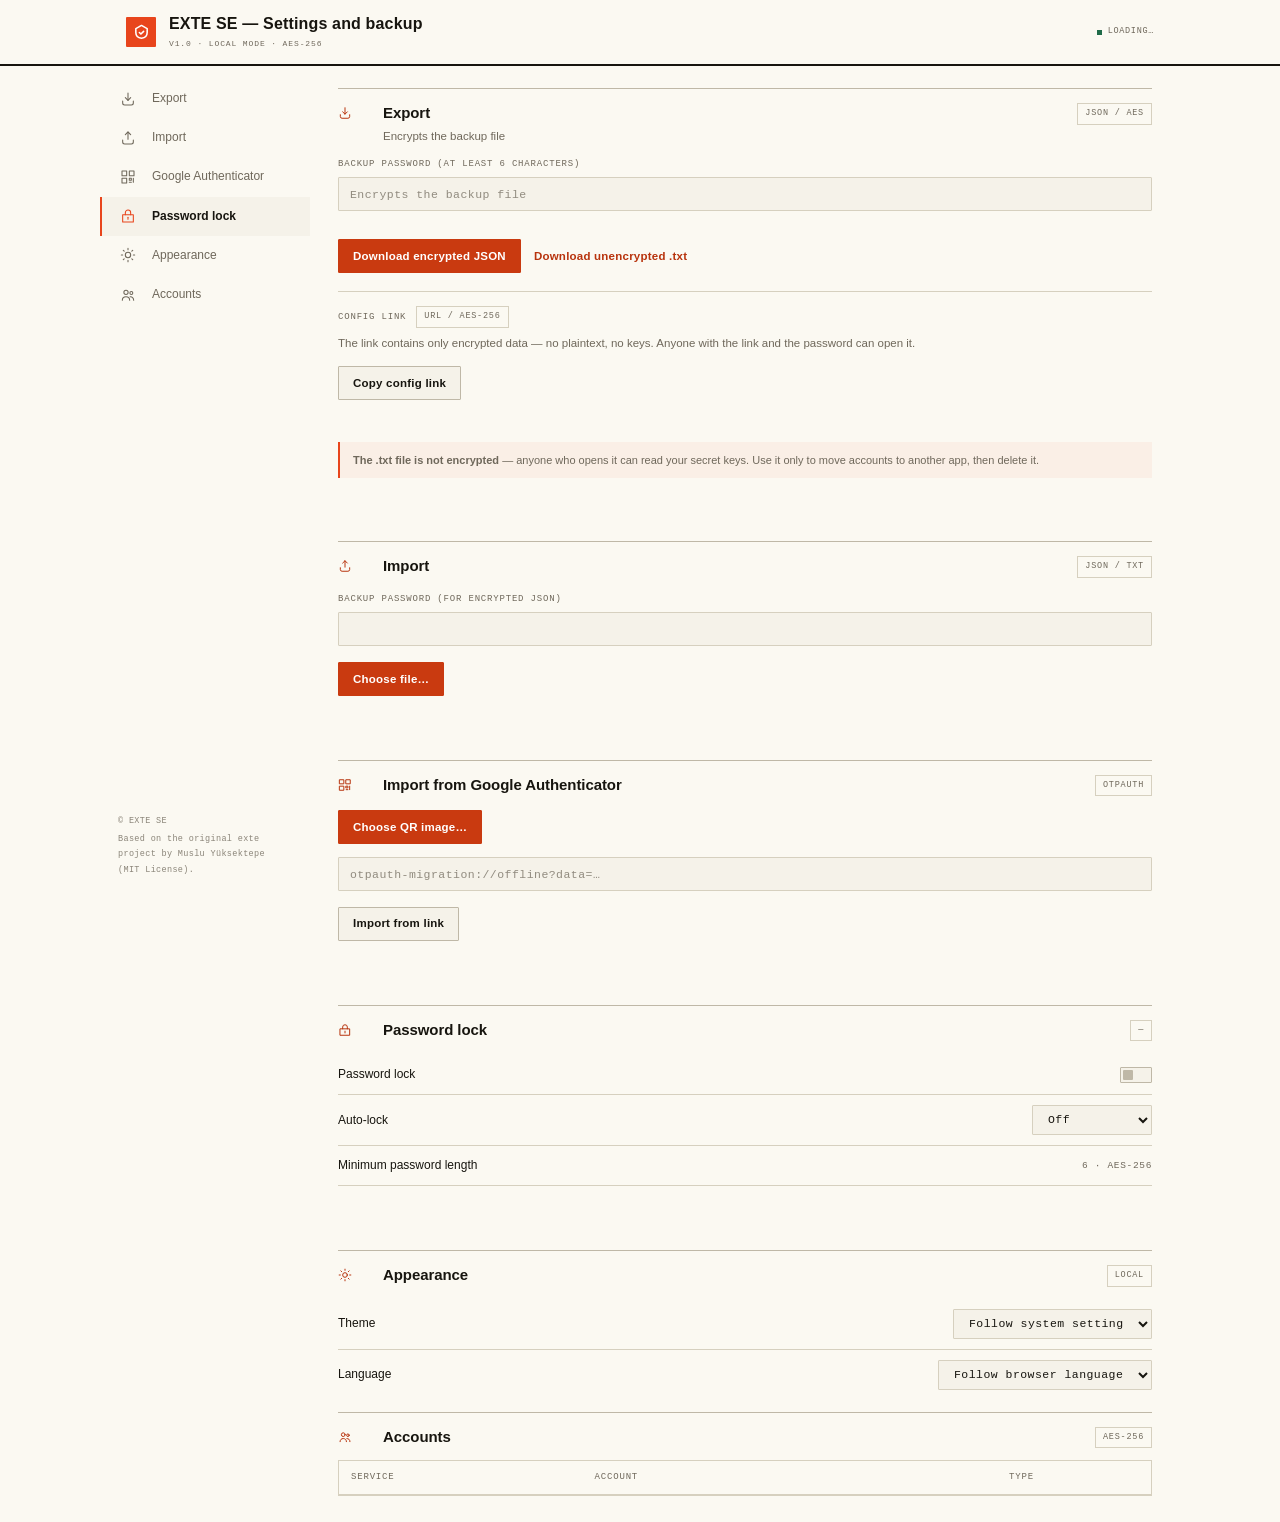
==== commit 0c68102a: "feat: wire config link import from site to extension" ====
--- a/extensions/ayarlar.html
+++ b/extensions/ayarlar.html
@@ -21,7 +21,7 @@
       </div>
       <div class="brand__text">
         <h1 data-i18n="ayarlarBaslik">EXTE SE — Settings and backup</h1>
-        <span class="brand__tag">v1.0</span>
+        <span class="brand__ver">V1.0 · LOCAL MODE · AES-256</span>
       </div>
     </div>
     <div id="ozet" class="status-chip" data-i18n="yukleniyor">Loading…</div>
@@ -57,33 +57,27 @@
   <aside class="sidenav">
     <nav class="sidenav__nav">
       <a class="sidenav__item" href="#disaBaslik">
-        <b aria-hidden="true">01</b>
-        <svg class="sidenav__icon" viewBox="0 0 24 24" aria-hidden="true"><path d="M21 15v4a2 2 0 0 1-2 2H5a2 2 0 0 1-2-2v-4"/><path d="M7 10l5 5 5-5"/><path d="M12 15V3"/></svg>
+        <svg class="sidenav__icon" viewBox="0 0 24 24" aria-hidden="true" focusable="false" fill="none" stroke="currentColor" stroke-width="1.6" stroke-linecap="round" stroke-linejoin="round"><path d="M12 3v11"/><path d="m8 10 4 4 4-4"/><path d="M4 15v3a3 3 0 0 0 3 3h10a3 3 0 0 0 3-3v-3"/></svg>
         <span data-i18n="disaAktar">Export</span>
       </a>
       <a class="sidenav__item" href="#iceBaslik">
-        <b aria-hidden="true">02</b>
-        <svg class="sidenav__icon" viewBox="0 0 24 24" aria-hidden="true"><path d="M21 15v4a2 2 0 0 1-2 2H5a2 2 0 0 1-2-2v-4"/><path d="M17 8l-5-5-5 5"/><path d="M12 3v12"/></svg>
+        <svg class="sidenav__icon" viewBox="0 0 24 24" aria-hidden="true" focusable="false" fill="none" stroke="currentColor" stroke-width="1.6" stroke-linecap="round" stroke-linejoin="round"><path d="M12 14V3"/><path d="m8 7 4-4 4 4"/><path d="M4 15v3a3 3 0 0 0 3 3h10a3 3 0 0 0 3-3v-3"/></svg>
         <span data-i18n="iceAktar">Import</span>
       </a>
       <a class="sidenav__item" href="#gocBaslik">
-        <b aria-hidden="true">03</b>
-        <svg class="sidenav__icon" viewBox="0 0 24 24" aria-hidden="true"><rect x="3" y="3" width="7" height="7" rx="1"/><rect x="14" y="3" width="7" height="7" rx="1"/><rect x="3" y="14" width="7" height="7" rx="1"/><rect x="14" y="14" width="7" height="7" rx="1"/></svg>
+        <svg class="sidenav__icon" viewBox="0 0 24 24" aria-hidden="true" focusable="false" fill="none" stroke="currentColor" stroke-width="1.6" stroke-linecap="round" stroke-linejoin="round"><rect x="3" y="3" width="7" height="7"/><rect x="14" y="3" width="7" height="7"/><rect x="3" y="14" width="7" height="7"/><path d="M14 14h3v3h-3zM14 20h3M20 14v6"/></svg>
         <span data-i18n="gocBaslik">Google Authenticator</span>
       </a>
       <a class="sidenav__item" href="#kilitAyarBaslik">
-        <b aria-hidden="true">04</b>
-        <svg class="sidenav__icon" viewBox="0 0 24 24" aria-hidden="true"><rect x="4" y="11" width="16" height="10" rx="2"/><path d="M8 11V7a4 4 0 0 1 8 0v4"/></svg>
+        <svg class="sidenav__icon" viewBox="0 0 24 24" aria-hidden="true" focusable="false" fill="none" stroke="currentColor" stroke-width="1.6" stroke-linecap="round" stroke-linejoin="round"><rect x="4" y="10" width="16" height="11"/><path d="M8 10V7a4 4 0 0 1 8 0v3"/><path d="M12 14v3"/></svg>
         <span data-i18n="parolaKilidi">Password lock</span>
       </a>
       <a class="sidenav__item" href="#gorunumBaslik">
-        <b aria-hidden="true">05</b>
-        <svg class="sidenav__icon" viewBox="0 0 24 24" aria-hidden="true"><circle cx="12" cy="12" r="4"/><path d="M12 2v2M12 20v2M2 12h2M20 12h2M4.9 4.9l1.4 1.4M17.7 17.7l1.4 1.4M4.9 19.1l1.4-1.4M17.7 6.3l1.4-1.4"/></svg>
+        <svg class="sidenav__icon" viewBox="0 0 24 24" aria-hidden="true" focusable="false" fill="none" stroke="currentColor" stroke-width="1.6" stroke-linecap="round" stroke-linejoin="round"><circle cx="12" cy="12" r="4"/><path d="M12 2v2M12 20v2M2 12h2M20 12h2M4.9 4.9l1.4 1.4M17.7 17.7l1.4 1.4M19.1 4.9l-1.4 1.4M6.3 17.7l-1.4 1.4"/></svg>
         <span data-i18n="gorunum">Appearance</span>
       </a>
       <a class="sidenav__item" href="#hesapBaslik">
-        <b aria-hidden="true">06</b>
-        <svg class="sidenav__icon" viewBox="0 0 24 24" aria-hidden="true"><path d="M16 21v-2a4 4 0 0 0-4-4H6a4 4 0 0 0-4 4v2"/><circle cx="9" cy="7" r="4"/><path d="M22 21v-2a4 4 0 0 0-3-3.9"/><path d="M16 3.1a4 4 0 0 1 0 7.8"/></svg>
+        <svg class="sidenav__icon" viewBox="0 0 24 24" aria-hidden="true" focusable="false" fill="none" stroke="currentColor" stroke-width="1.6" stroke-linecap="round" stroke-linejoin="round"><circle cx="9" cy="8" r="3.2"/><path d="M3.5 20c0-3.2 2.4-5.4 5.5-5.4s5.5 2.2 5.5 5.4"/><circle cx="17" cy="9" r="2.2"/><path d="M15.2 14.7c2.8-.3 5.3 1.6 5.3 5.3"/></svg>
         <span data-i18n="hesaplar">Accounts</span>
       </a>
     </nav>
@@ -99,13 +93,12 @@
     <!-- ===== 1. Export ===== -->
     <section class="group" aria-labelledby="disaBaslik">
       <header class="group__head">
-        <div class="group__icon" aria-hidden="true">
-          <svg viewBox="0 0 24 24"><path d="M21 15v4a2 2 0 0 1-2 2H5a2 2 0 0 1-2-2v-4"/><path d="M7 10l5 5 5-5"/><path d="M12 15V3"/></svg>
-        </div>
+        <svg class="group__icon" viewBox="0 0 24 24" aria-hidden="true" focusable="false" fill="none" stroke="currentColor" stroke-width="1.7" stroke-linecap="round" stroke-linejoin="round"><path d="M12 3v11"/><path d="m8 10 4 4 4-4"/><path d="M4 15v3a3 3 0 0 0 3 3h10a3 3 0 0 0 3-3v-3"/></svg>
         <div class="group__title">
           <h2 id="disaBaslik" data-i18n="disaAktar">Export</h2>
           <p class="group__desc" data-i18n="yedekParolaIpucu">Encrypts the backup file</p>
         </div>
+        <span class="group__badge">JSON / AES</span>
       </header>
       <div class="group__body">
         <form id="disaForm" class="row-form">
@@ -119,7 +112,24 @@
             <button type="button" id="disaTxt" class="tehlike-ghost" data-i18n="sifresizIndir">Download unencrypted .txt</button>
           </div>
         </form>
-        <p class="uyari-kutu" data-i18n-html="txtUyari"></p>
+
+        <div class="baglanti-blok">
+          <div class="baglanti-blok__head">
+            <span class="baglanti-blok__etiket" id="baglantiBaslik" data-i18n="baglantiBaslik">Config link</span>
+            <span class="group__badge">URL / AES-256</span>
+          </div>
+          <p class="ipucu" data-i18n="baglantiIpucu">The link contains only encrypted data — no plaintext, no keys. Anyone with the link and the password can open it.</p>
+          <div class="row-form__actions">
+            <button type="button" id="disaBaglanti" data-i18n="baglantiUret">Copy config link</button>
+          </div>
+          <div id="baglantiSonuc" class="baglanti-cikti" hidden>
+            <input type="text" id="baglantiMetin" readonly spellcheck="false"
+                   aria-labelledby="baglantiBaslik">
+          </div>
+          <p id="baglantiDurum" class="durum" role="status"></p>
+        </div>
+
+        <p class="uyari-kutu" data-i18n-html="txtUyari"><strong>The .txt file is not encrypted</strong> — anyone who opens it can read your secret keys. Use it only to move accounts to another app, then delete it.</p>
         <p id="disaDurum" class="durum" role="status"></p>
       </div>
     </section>
@@ -127,13 +137,12 @@
     <!-- ===== 2. Import ===== -->
     <section class="group" aria-labelledby="iceBaslik">
       <header class="group__head">
-        <div class="group__icon" aria-hidden="true">
-          <svg viewBox="0 0 24 24"><path d="M21 15v4a2 2 0 0 1-2 2H5a2 2 0 0 1-2-2v-4"/><path d="M17 8l-5-5-5 5"/><path d="M12 3v12"/></svg>
-        </div>
+        <svg class="group__icon" viewBox="0 0 24 24" aria-hidden="true" focusable="false" fill="none" stroke="currentColor" stroke-width="1.7" stroke-linecap="round" stroke-linejoin="round"><path d="M12 14V3"/><path d="m8 7 4-4 4 4"/><path d="M4 15v3a3 3 0 0 0 3 3h10a3 3 0 0 0 3-3v-3"/></svg>
         <div class="group__title">
           <h2 id="iceBaslik" data-i18n="iceAktar">Import</h2>
           <p class="group__desc" data-i18n-html="iceAktarIpucu"></p>
         </div>
+        <span class="group__badge">JSON / TXT</span>
       </header>
       <div class="group__body">
         <div class="alan">
@@ -149,13 +158,12 @@
     <!-- ===== 3. Google Authenticator migration ===== -->
     <section class="group" aria-labelledby="gocBaslik">
       <header class="group__head">
-        <div class="group__icon" aria-hidden="true">
-          <svg viewBox="0 0 24 24"><rect x="3" y="3" width="7" height="7" rx="1"/><rect x="14" y="3" width="7" height="7" rx="1"/><rect x="3" y="14" width="7" height="7" rx="1"/><rect x="14" y="14" width="7" height="7" rx="1"/></svg>
-        </div>
+        <svg class="group__icon" viewBox="0 0 24 24" aria-hidden="true" focusable="false" fill="none" stroke="currentColor" stroke-width="1.7" stroke-linecap="round" stroke-linejoin="round"><rect x="3" y="3" width="7" height="7"/><rect x="14" y="3" width="7" height="7"/><rect x="3" y="14" width="7" height="7"/><path d="M14 14h3v3h-3zM14 20h3M20 14v6"/></svg>
         <div class="group__title">
           <h2 id="gocBaslik" data-i18n="gocBaslik">Import from Google Authenticator</h2>
           <p class="group__desc" data-i18n-html="gocIpucu"></p>
         </div>
+        <span class="group__badge">OTPAUTH</span>
       </header>
       <div class="group__body">
         <button type="button" id="gocDosyaAc" class="birincil" data-i18n="gocResimSec">Choose QR image…</button>
@@ -172,37 +180,21 @@
     <!-- ===== 4. Password lock ===== -->
     <section class="group" aria-labelledby="kilitAyarBaslik">
       <header class="group__head">
-        <div class="group__icon" aria-hidden="true">
-          <svg viewBox="0 0 24 24"><rect x="4" y="11" width="16" height="10" rx="2"/><path d="M8 11V7a4 4 0 0 1 8 0v4"/></svg>
-        </div>
+        <svg class="group__icon" viewBox="0 0 24 24" aria-hidden="true" focusable="false" fill="none" stroke="currentColor" stroke-width="1.7" stroke-linecap="round" stroke-linejoin="round"><rect x="4" y="10" width="16" height="11"/><path d="M8 10V7a4 4 0 0 1 8 0v3"/><path d="M12 14v3"/></svg>
         <div class="group__title">
           <h2 id="kilitAyarBaslik" data-i18n="parolaKilidi">Password lock</h2>
           <p class="group__desc" id="kilitAciklama"></p>
         </div>
-      </header>
-      <div class="group__body">
-
-        <form id="kurForm" hidden>
-          <div class="alan">
-            <label for="kurParola" data-i18n="yeniParola">New password (at least 6 characters)</label>
-            <input type="password" id="kurParola" autocomplete="new-password" required>
-          </div>
-          <div class="alan">
-            <label for="kurParola2" data-i18n="parolaTekrar">Password (again)</label>
-            <input type="password" id="kurParola2" autocomplete="new-password" required>
-          </div>
-          <button type="submit" class="birincil" data-i18n="kilidiKur">Enable lock</button>
-          <p class="uyari-kutu" style="margin-top:.7rem" data-i18n="kilitUyari">If you forget your password your accounts cannot be recovered — take a backup first.</p>
-        </form>
-
-        <form id="kaldirForm" hidden>
-          <div class="alan">
-            <label for="kaldirParola" data-i18n="mevcutParola">Current password</label>
-            <input type="password" id="kaldirParola" autocomplete="current-password" required>
-          </div>
-          <button type="submit" class="tehlike-ghost" data-i18n="kilidiKaldir">Remove lock</button>
-        </form>
-
+        <span class="group__badge" id="kilitRozet">—</span>
+      </header>
+      <div class="group__body">
+
+        <div class="field-row">
+          <label id="kilitAnahtarEtiket" data-i18n="parolaKilidi">Password lock</label>
+          <button type="button" id="kilitAnahtar" class="anahtar" role="switch" aria-checked="false"
+                  aria-labelledby="kilitAnahtarEtiket"
+                  data-i18n-aria="kilitAnahtarAc" data-i18n-title="kilitAnahtarAc"></button>
+        </div>
         <div class="field-row">
           <label for="otoKilit" data-i18n="otomatikKilit">Auto-lock</label>
           <select id="otoKilit">
@@ -212,6 +204,11 @@
             <option value="60">1 hour</option>
           </select>
         </div>
+        <div class="field-row">
+          <label data-i18n="parolaUzunluk">Minimum password length</label>
+          <span class="val">6 · AES-256</span>
+        </div>
+        <p id="kilitBekle" class="durum hata-metin" role="status" hidden></p>
         <p id="kilitAyarDurum" class="durum" role="status"></p>
       </div>
     </section>
@@ -219,12 +216,11 @@
     <!-- ===== 5. Appearance ===== -->
     <section class="group" aria-labelledby="gorunumBaslik">
       <header class="group__head">
-        <div class="group__icon" aria-hidden="true">
-          <svg viewBox="0 0 24 24"><circle cx="12" cy="12" r="4"/><path d="M12 2v2M12 20v2M2 12h2M20 12h2M4.9 4.9l1.4 1.4M17.7 17.7l1.4 1.4M4.9 19.1l1.4-1.4M17.7 6.3l1.4-1.4"/></svg>
-        </div>
+        <svg class="group__icon" viewBox="0 0 24 24" aria-hidden="true" focusable="false" fill="none" stroke="currentColor" stroke-width="1.7" stroke-linecap="round" stroke-linejoin="round"><circle cx="12" cy="12" r="4"/><path d="M12 2v2M12 20v2M2 12h2M20 12h2M4.9 4.9l1.4 1.4M17.7 17.7l1.4 1.4M19.1 4.9l-1.4 1.4M6.3 17.7l-1.4 1.4"/></svg>
         <div class="group__title">
           <h2 id="gorunumBaslik" data-i18n="gorunum">Appearance</h2>
         </div>
+        <span class="group__badge">LOCAL</span>
       </header>
       <div class="group__body">
         <div class="field-row">
@@ -250,12 +246,11 @@
     <!-- ===== 6. Accounts ===== -->
     <section class="group" aria-labelledby="hesapBaslik">
       <header class="group__head">
-        <div class="group__icon" aria-hidden="true">
-          <svg viewBox="0 0 24 24"><path d="M16 21v-2a4 4 0 0 0-4-4H6a4 4 0 0 0-4 4v2"/><circle cx="9" cy="7" r="4"/><path d="M22 21v-2a4 4 0 0 0-3-3.9"/><path d="M16 3.1a4 4 0 0 1 0 7.8"/></svg>
-        </div>
+        <svg class="group__icon" viewBox="0 0 24 24" aria-hidden="true" focusable="false" fill="none" stroke="currentColor" stroke-width="1.7" stroke-linecap="round" stroke-linejoin="round"><circle cx="9" cy="8" r="3.2"/><path d="M3.5 20c0-3.2 2.4-5.4 5.5-5.4s5.5 2.2 5.5 5.4"/><circle cx="17" cy="9" r="2.2"/><path d="M15.2 14.7c2.8-.3 5.3 1.6 5.3 5.3"/></svg>
         <div class="group__title">
           <h2 id="hesapBaslik" data-i18n="hesaplar">Accounts</h2>
         </div>
+        <span class="group__badge">AES-256</span>
       </header>
       <div class="group__body">
         <div class="table-wrap">
@@ -278,21 +273,100 @@
   </main>
 </div>
 
+<!-- ===== Password lock dialog ===== -->
+<dialog id="kilitDiyalog" class="diyalog" aria-labelledby="kilitDiyalogBaslik">
+  <form id="kilitDiyalogForm" novalidate>
+    <header class="diyalog__head">
+      <span class="diyalog__badge" aria-hidden="true">AES-256</span>
+      <h2 id="kilitDiyalogBaslik"></h2>
+      <p class="diyalog__desc" id="kilitDiyalogAciklama"></p>
+    </header>
+    <div class="diyalog__body">
+      <div class="alan">
+        <label id="diyalogParolaEtiket" for="diyalogParola" data-i18n="yeniParola">New password (at least 6 characters)</label>
+        <input type="password" id="diyalogParola" autocomplete="new-password">
+      </div>
+      <div class="alan" id="diyalogParola2Alan">
+        <label for="diyalogParola2" data-i18n="parolaTekrar">Password (again)</label>
+        <input type="password" id="diyalogParola2" autocomplete="new-password">
+      </div>
+      <p id="diyalogUyari" class="uyari-kutu" data-i18n="kilitUyari">If you forget your password your accounts cannot be recovered — take a backup first.</p>
+      <p id="diyalogDurum" class="diyalog__durum" role="alert"></p>
+      <p id="diyalogBekle" class="diyalog__bekle" role="status" hidden></p>
+    </div>
+    <footer class="diyalog__foot">
+      <button type="button" id="diyalogIptal" data-i18n="iptal">Cancel</button>
+      <button type="submit" id="diyalogOnay" class="birincil">Enable lock</button>
+    </footer>
+  </form>
+</dialog>
+
+<!-- ===== Config link import dialog ===== -->
+<dialog id="iceDiyalog" class="diyalog diyalog--ice" aria-labelledby="iceDiyalogBaslik">
+  <form id="iceDiyalogForm" novalidate>
+    <header class="diyalog__head">
+      <span class="diyalog__badge" aria-hidden="true">CONFIG LINK</span>
+      <h2 id="iceDiyalogBaslik" data-i18n="iceBaslik"></h2>
+      <p class="diyalog__desc" id="iceDiyalogAciklama" data-i18n="iceAciklama"></p>
+    </header>
+    <div class="diyalog__body">
+      <div class="ice-meta">
+        <div>
+          <span class="ice-meta__etiket" data-i18n="iceKaynak">Source</span>
+          <strong id="iceDiyalogKaynak"></strong>
+        </div>
+        <div>
+          <span class="ice-meta__etiket" data-i18n="iceSurum">Version</span>
+          <strong id="iceDiyalogSurum"></strong>
+        </div>
+      </div>
+
+      <div id="iceParolaAdim">
+        <div class="alan">
+          <label for="iceDiyalogParola" data-i18n="iceParolaEtiket">Password used when exporting</label>
+          <input type="password" id="iceDiyalogParola" autocomplete="current-password">
+        </div>
+      </div>
+
+      <div id="iceOnizleme" hidden>
+        <div class="ice-liste-baslik">
+          <span data-i18n="iceHesaplarBaslik">Accounts in this link</span>
+          <span id="iceAdet" class="ice-adet"></span>
+        </div>
+        <ul id="iceHesaplar" class="ice-liste"></ul>
+        <p class="ice-mod__baslik" data-i18n="iceModBaslik"></p>
+        <div class="ice-modlar">
+          <label class="ice-mod">
+            <input type="radio" name="iceMod" value="birlestir">
+            <span class="ice-mod__govde">
+              <strong data-i18n="iceBirlestir"></strong>
+              <small id="iceBirlestirOzet"></small>
+              <small class="ice-mod__not" data-i18n="iceBirlestirKural"></small>
+            </span>
+          </label>
+          <label class="ice-mod">
+            <input type="radio" name="iceMod" value="uzerineYaz">
+            <span class="ice-mod__govde">
+              <strong id="iceUzerineYazEtiket"></strong>
+              <small class="ice-mod__uyari" data-i18n="iceUzerineYazUyari"></small>
+            </span>
+          </label>
+        </div>
+      </div>
+
+      <p id="iceDiyalogDurum" class="diyalog__durum" role="alert"></p>
+    </div>
+    <footer class="diyalog__foot">
+      <button type="button" id="iceDiyalogIptal" data-i18n="iptal">Cancel</button>
+      <button type="button" id="iceDiyalogGeri" data-i18n="iceGeri" hidden>Back</button>
+      <button type="submit" id="iceDiyalogOnay" class="birincil"></button>
+    </footer>
+  </form>
+</dialog>
+
 <p id="canliDurum" class="atla" role="status" aria-live="polite"></p>
 
-<script>
-  // A1 defter navigasyonu — kaydırdıkça ilgili 01–06 numarasını işaretler.
-  (() => {
-    const links = [...document.querySelectorAll(".sidenav__item")];
-    const basliklar = links.map(a => document.querySelector(a.hash)).filter(Boolean);
-    const isaretle = id => links.forEach(l => l.classList.toggle("active", l.hash === `#${id}`));
-    const gozlemci = new IntersectionObserver(entries => {
-      for (const e of entries) if (e.isIntersecting) isaretle(e.target.id);
-    }, { rootMargin: "-45% 0px -45% 0px" });
-    basliklar.forEach(b => gozlemci.observe(b));
-    if (basliklar[0]) isaretle(basliklar[0].id);
-  })();
-</script>
+<script src="gezinme.js"></script>
 <script src="vendor/jsQR.js"></script>
 <script type="module" src="ayarlar.js"></script>
 </body>
--- a/extensions/app.css
+++ b/extensions/app.css
@@ -254,45 +254,55 @@
 }
 
 /* =======================================================
-   ayarlar sayfası — A1 "defter / ledger" dosya masası:
-   2px mürekkep üst kuralı, numaralı navigasyon, kartonsuz
-   üst çizgili bölümler, mono etiketler.
+   ayarlar sayfası — A1 tasarımına birebir geçiş
+   Kaynak: exte-a-series.html  .settings.s1
+   Ölçek: 1:1 (panel genişliği ~1080px)
    ======================================================= */
 
-body.sayfa { background: var(--bg); min-height: 100vh; }
+body.sayfa {
+  --sbg: #fbf9f2;      /* panel zemini   */
+  --ssurf: #f5f2e9;    /* kontrol zemini */
+  --sline: #d6d0bf;    /* ince ayraç     */
+  --sline2: #bfb8a7;   /* bölüm kuralı   */
+  background: var(--sbg); min-height: 100vh; font-size: 14px; line-height: 1.6;
+}
+:root[data-theme="dark"] body.sayfa {
+  --sbg: #101010; --ssurf: #1a1916; --sline: #2c2b27; --sline2: #3c3a34;
+}
 body.sayfa [id] { scroll-margin-top: 84px; }
 
-/* ---------- top header — kalın mürekkep kuralı ---------- */
+/* ---------- top header — 2px mürekkep kuralı ---------- */
 .page-top {
   position: sticky; top: 0; z-index: 10;
-  background: color-mix(in srgb, var(--bg) 92%, transparent);
+  background: color-mix(in srgb, var(--sbg) 92%, transparent);
   backdrop-filter: saturate(1.1) blur(8px);
   -webkit-backdrop-filter: saturate(1.1) blur(8px);
   border-bottom: 2px solid var(--metin);
 }
 .page-top__inner {
-  max-width: 1080px; margin: 0 auto; padding: 13px 24px;
+  max-width: 1080px; margin: 0 auto; padding: 0 26px;
   display: flex; align-items: center; justify-content: space-between; gap: 1rem;
-  min-height: 62px;
-}
-.brand { display: flex; align-items: center; gap: 12px; min-width: 0; }
+  height: 64px;
+}
+.brand { display: flex; align-items: center; gap: 13px; min-width: 0; }
 .brand__mark {
   width: 30px; height: 30px; border-radius: 1px; flex-shrink: 0;
-  background: var(--marka); color: var(--marka-metin);
-  display: flex; align-items: center; justify-content: center;
-}
-.brand__text { display: flex; align-items: baseline; gap: 10px; min-width: 0; flex-wrap: wrap; }
+  background: var(--marka); color: #fff;
+  display: grid; place-items: center;
+}
+.brand__mark svg { width: 17px; height: 17px; }
+.brand__text { min-width: 0; }
 .brand__text h1 {
-  margin: 0; font-size: 15px; font-weight: 800; letter-spacing: .01em;
+  margin: 0; font-size: 16px; font-weight: 800; letter-spacing: .01em;
   color: var(--metin); white-space: nowrap; overflow: hidden; text-overflow: ellipsis;
 }
-.brand__tag {
-  font-family: var(--mono); font-size: 9px; font-weight: 500; letter-spacing: .1em;
-  color: var(--mute); border: none; padding: 0; text-transform: uppercase;
+.brand__ver {
+  display: block; font-family: var(--mono); font-size: 8px; letter-spacing: .11em;
+  color: var(--mute); margin-top: 3px; text-transform: uppercase;
 }
 .status-chip {
-  display: flex; align-items: center; gap: 7px;
-  font-family: var(--mono); font-size: 9.5px; letter-spacing: .08em;
+  margin-left: auto; display: flex; align-items: center; gap: 6px;
+  font-family: var(--mono); font-size: 8.5px; letter-spacing: .08em;
   color: var(--mute); white-space: nowrap; flex-shrink: 0; text-transform: uppercase;
 }
 .status-chip::before { content: ""; width: 5px; height: 5px; background: var(--ok); flex: none; }
@@ -301,74 +311,76 @@
 .lock-screen { max-width: 1080px; margin: 0 auto; padding: 90px 24px 40px; display: flex; justify-content: center; }
 .lock-card { width: 100%; max-width: 360px; }
 .lock-card__icon {
-  width: 40px; height: 40px; margin: 0 0 14px; border-radius: 1px;
-  background: var(--marka); color: var(--marka-metin);
-  display: flex; align-items: center; justify-content: center;
-}
-.lock-card h1 { margin: 0 0 8px; font-size: 22px; font-weight: 800; letter-spacing: -.01em; }
-.lock-card__hint { color: var(--mute); font-size: 12.5px; margin: 0 0 22px; line-height: 1.6; }
+  width: 34px; height: 34px; margin: 0 0 14px; border-radius: 1px;
+  background: var(--marka); color: #fff;
+  display: grid; place-items: center;
+}
+.lock-card h1 { margin: 0 0 8px; font-size: 19px; font-weight: 800; letter-spacing: -.01em; }
+.lock-card__hint { color: var(--mute); font-size: 11.5px; margin: 0 0 20px; line-height: 1.6; }
 .lock-card__form { text-align: left; }
-.lock-card__btn { width: 100%; margin-top: 4px; justify-content: center; }
+.lock-card__btn { width: 100%; margin-top: 6px; justify-content: center; }
 
 /* ---------- two-column layout ---------- */
 .app-layout {
   max-width: 1080px; margin: 0 auto;
   display: grid; grid-template-columns: 210px minmax(0, 1fr);
-  padding: 0 24px;
 }
 
 /* ---------- sidebar nav — numaralı indeks ---------- */
-.sidenav { position: sticky; top: 64px; align-self: start; height: calc(100vh - 64px); padding: 16px 0 24px; display: flex; flex-direction: column; }
-.sidenav__nav { display: flex; flex-direction: column; gap: 1px; flex: 1; }
+.sidenav { position: sticky; top: 64px; align-self: start; height: calc(100vh - 64px); padding: 13px 0 24px; display: flex; flex-direction: column; }
+.sidenav__nav { display: flex; flex-direction: column; flex: 1; }
 .sidenav__item {
-  display: grid; grid-template-columns: 22px minmax(0, 1fr); gap: 9px; align-items: center;
-  padding: 8px 16px; margin: 0; border: none; border-left: 2px solid transparent;
-  text-align: left; font-size: 12px; font-weight: 500; color: var(--mute);
+  display: grid; grid-template-columns: 22px minmax(0, 1fr); gap: 10px; align-items: center;
+  padding: 10px 18px; margin: 0; border: none; border-left: 2px solid transparent;
+  text-align: left; font-size: 12px; font-weight: 400; color: var(--mute);
   background: transparent; cursor: pointer; text-decoration: none;
   transition: color .12s ease, border-color .12s ease, background-color .12s ease;
 }
-.sidenav__item:hover { color: var(--metin); background: none; }
-.sidenav__item b {
-  font-family: var(--mono); font-size: 9px; font-weight: 400;
-  color: var(--mute); opacity: .7; letter-spacing: .06em;
-}
-.sidenav__item.active { color: var(--metin); background: var(--yuzey); border-left-color: var(--marka); font-weight: 600; }
-.sidenav__item.active b { color: var(--marka-ink); opacity: 1; }
-.sidenav__icon { display: none; }
+.sidenav__item:hover { color: var(--metin); }
+.sidenav__icon {
+  width: 16px; height: 16px; flex: 0 0 auto;
+  color: var(--mute); transition: color .12s ease;
+}
+.sidenav__item:hover .sidenav__icon { color: var(--metin); }
+.sidenav__item.active { color: var(--metin); background: var(--ssurf); border-left-color: var(--marka); font-weight: 600; }
+.sidenav__item.active .sidenav__icon { color: var(--marka); }
 .sidenav__foot {
-  font-family: var(--mono); font-size: 8.5px; letter-spacing: .04em; color: var(--mute); opacity: .7;
-  padding: 14px 16px 0; border-top: 1px solid var(--kenar); margin-top: 4px;
-  display: flex; flex-direction: column; gap: 5px;
-}
-.sidenav__attribution { line-height: 1.7; }
-
-/* ---------- content area — dosya sayfası ---------- */
-.content { padding: 20px 0 56px; min-width: 0; counter-reset: sec; }
+  font-family: var(--mono); font-size: 8.5px; line-height: 1.85; letter-spacing: .04em;
+  color: var(--mute); opacity: .8;
+  padding: 0 18px; margin-top: auto;
+  display: flex; flex-direction: column; gap: 2px;
+}
+.sidenav__attribution { line-height: 1.8; }
+
+/* ---------- content area ---------- */
+.content { padding: 22px 28px 26px; display: flex; flex-direction: column; gap: 22px; min-width: 0; }
 .content > .group { scroll-margin-top: 84px; }
 
-/* ---------- section — karton yok, üst çizgi var ---------- */
-.group { background: none; border: none; border-top: 1px solid var(--kenar-koyu); margin-bottom: 4px; }
+/* ---------- section ---------- */
+.group { border-top: 1px solid var(--sline2); }
 .group__head {
-  display: grid; grid-template-columns: 34px minmax(0, 1fr); gap: 10px; align-items: start;
-  padding: 12px 0 11px; background: none; border-bottom: none;
-}
-.group__head::before {
-  content: "0" counter(sec); counter-increment: sec;
-  font-family: var(--mono); font-size: 9px; letter-spacing: .08em;
-  color: var(--marka-ink); padding-top: 3px;
-}
-.group__icon { display: none; }
+  display: grid; grid-template-columns: 34px minmax(0, 1fr) auto; gap: 11px; align-items: start;
+  padding: 14px 0 12px;
+}
+.group__icon {
+  width: 14px; height: 14px; margin-top: 3px;
+  color: var(--marka-ink);
+}
 .group__title { min-width: 0; }
-.group__title h2 { margin: 0; font-size: 13.5px; font-weight: 700; letter-spacing: -.005em; overflow-wrap: anywhere; }
-.group__desc { margin: 3px 0 0; font-size: 11px; color: var(--mute); line-height: 1.55; }
-.group__body { padding: 2px 0 20px; }
-
-/* ---------- form rows ---------- */
-.alan { margin-bottom: 14px; }
+.group__title h2 { margin: 0; font-size: 15px; font-weight: 700; letter-spacing: -.005em; overflow-wrap: anywhere; }
+.group__desc { margin: 4px 0 0; font-size: 11.5px; color: var(--mute); line-height: 1.6; }
+.group__badge {
+  font-family: var(--mono); font-size: 8.5px; letter-spacing: .09em; text-transform: uppercase;
+  border: 1px solid var(--sline); padding: 3px 7px; color: var(--mute); white-space: nowrap;
+}
+.group__body { padding: 0; }
+
+/* ---------- form fields ---------- */
+.alan { margin-bottom: 16px; }
 .alan:last-child { margin-bottom: 0; }
-label {
-  display: block; font-family: var(--mono); font-size: 9.5px; font-weight: 500;
-  letter-spacing: .1em; text-transform: uppercase; color: var(--mute); margin-bottom: 6px;
+body.sayfa label {
+  display: block; font-family: var(--mono); font-size: 9px; font-weight: 400;
+  letter-spacing: .09em; text-transform: uppercase; color: var(--mute); margin-bottom: 6px;
 }
 
 body.sayfa input[type="text"],
@@ -376,105 +388,239 @@
 body.sayfa input[type="number"],
 body.sayfa input:not([type]),
 body.sayfa select {
-  font-family: var(--mono); font-size: 11.5px; letter-spacing: .02em;
-  width: 100%; padding: 8px 11px; border-radius: 1px;
-  border: 1px solid var(--kenar); background: var(--yuzey); color: var(--metin); height: 32px;
+  font-family: var(--mono); font-size: 11.5px; letter-spacing: .04em;
+  width: 100%; padding: 0 11px; border-radius: 1px;
+  border: 1px solid var(--sline); background: var(--ssurf); color: var(--metin); height: 34px;
   transition: border-color .15s ease;
 }
 body.sayfa input:focus, body.sayfa select:focus { border-color: var(--marka); outline: none; }
 
+/* ---------- setting rows ---------- */
 .field-row {
   display: flex; align-items: center; justify-content: space-between;
-  gap: 16px; padding: 8px 0; border-bottom: 1px solid var(--kenar);
-}
-.field-row:last-child { border-bottom: none; }
-.field-row label { margin: 0; flex-shrink: 0; min-width: 0; font-size: 11px; letter-spacing: .04em; font-family: var(--sans); text-transform: none; }
-body.sayfa .field-row select { width: 180px; max-width: 100%; flex-shrink: 1; }
-
-/* ---------- buttons (settings page scoped) ---------- */
+  gap: 20px; padding: 10px 0; border-bottom: 1px solid var(--sline); font-size: 12px;
+}
+.field-row:last-child { border-bottom: none; padding-bottom: 0; }
+body.sayfa .field-row > label {
+  margin: 0; flex: 1 1 auto; min-width: 0;
+  font-family: var(--sans); font-size: 12px; font-weight: 400;
+  letter-spacing: 0; text-transform: none; color: var(--metin);
+}
+.field-row .val { font-family: var(--mono); font-size: 9.5px; letter-spacing: .07em; color: var(--mute); white-space: nowrap; }
+body.sayfa .field-row select { width: auto; min-width: 120px; max-width: 60%; flex: 0 0 auto; height: 30px; }
+
+/* ---------- toggle switch — 32×16, #e8451c ---------- */
+body.sayfa button.anahtar {
+  width: 32px; height: 16px; min-height: 0; flex: 0 0 auto;
+  padding: 0; border: 1px solid var(--sline2); border-radius: 1px;
+  background: var(--ssurf); position: relative;
+  display: inline-flex; align-items: stretch;
+}
+body.sayfa button.anahtar::after {
+  content: ""; position: absolute; width: 10px; height: 10px;
+  left: 2px; top: 2px; background: var(--sline2); border-radius: 1px;
+  transition: left .14s ease, background-color .14s ease;
+}
+body.sayfa button.anahtar[aria-checked="true"] {
+  background: #e8451c; border-color: #e8451c;
+}
+body.sayfa button.anahtar[aria-checked="true"]::after {
+  left: 18px; background: #fff;
+}
+body.sayfa button.anahtar:hover { border-color: var(--sline2); }
+body.sayfa button.anahtar[aria-checked="true"]:hover { border-color: #e8451c; }
+body.sayfa button.anahtar:focus-visible { outline: 2px solid var(--marka); outline-offset: 2px; }
+:root[data-theme="dark"] body.sayfa button.anahtar[aria-checked="true"] {
+  background: var(--marka); border-color: var(--marka);
+}
+
+/* ---------- dialog — mevcut kağıt/mono dili ---------- */
+body.sayfa .diyalog {
+  width: min(440px, calc(100vw - 32px)); max-width: none;
+  max-height: calc(100vh - 32px); overflow: auto;
+  margin: auto; padding: 0;
+  border: 1px solid var(--sline2); border-radius: 1px;
+  background: var(--sbg); color: var(--metin);
+  box-shadow: 0 20px 60px rgba(0, 0, 0, .22);
+}
+body.sayfa .diyalog::backdrop { background: rgba(23, 21, 15, .42); }
+:root[data-theme="dark"] body.sayfa .diyalog::backdrop { background: rgba(0, 0, 0, .64); }
+
+.diyalog__head { position: relative; padding: 18px 20px 15px; border-bottom: 1px solid var(--sline); }
+.diyalog__badge {
+  position: absolute; top: 18px; right: 20px;
+  font-family: var(--mono); font-size: 8.5px; letter-spacing: .09em; text-transform: uppercase;
+  border: 1px solid var(--sline); padding: 3px 7px; color: var(--mute);
+}
+.diyalog__head h2 { margin: 0; padding-right: 76px; font-size: 15px; font-weight: 700; letter-spacing: -.005em; }
+.diyalog__desc { margin: 5px 0 0; padding-right: 76px; font-size: 11.5px; line-height: 1.6; color: var(--mute); }
+.diyalog__body { padding: 16px 20px 0; }
+.diyalog__body .alan { margin-bottom: 14px; }
+.diyalog__body .uyari-kutu { margin: 0 0 14px; }
+.diyalog__durum {
+  min-height: 1.25rem; margin: 0 0 5px;
+  font-family: var(--mono); font-size: 11px; letter-spacing: .04em; color: var(--hata);
+}
+.diyalog__bekle {
+  margin: 0 0 7px;
+  font-family: var(--mono); font-size: 10.5px; letter-spacing: .05em; color: var(--marka-ink);
+}
+.diyalog__foot {
+  display: flex; justify-content: flex-end; gap: 9px;
+  padding: 14px 20px 18px; border-top: 1px solid var(--sline);
+}
+
+/* ---------- config link import dialog ---------- */
+body.sayfa .diyalog--ice { width: min(540px, calc(100vw - 32px)); }
+.ice-meta {
+  display: grid; grid-template-columns: minmax(0, 1fr) auto; gap: 8px 16px;
+  margin-bottom: 14px; padding-bottom: 12px; border-bottom: 1px solid var(--sline);
+}
+.ice-meta > div { display: flex; flex-direction: column; gap: 3px; min-width: 0; }
+.ice-meta > div:last-child { text-align: right; }
+.ice-meta__etiket {
+  font-family: var(--mono); font-size: 9px; letter-spacing: .09em;
+  text-transform: uppercase; color: var(--mute);
+}
+.ice-meta strong {
+  font-size: 12px; font-weight: 600;
+  overflow: hidden; text-overflow: ellipsis; white-space: nowrap;
+}
+.ice-liste-baslik {
+  display: flex; align-items: baseline; justify-content: space-between; gap: 10px;
+  margin-bottom: 8px; font-size: 11.5px; font-weight: 600;
+}
+.ice-adet {
+  font-family: var(--mono); font-size: 9px; letter-spacing: .09em;
+  text-transform: uppercase; color: var(--marka-ink);
+}
+.ice-liste {
+  list-style: none; margin: 0 0 16px; padding: 0;
+  max-height: 200px; overflow: auto; border: 1px solid var(--sline);
+}
+.ice-liste li {
+  display: flex; gap: 9px; align-items: baseline; padding: 7px 10px;
+  font-size: 12px; border-bottom: 1px solid var(--sline);
+}
+.ice-liste li:last-child { border-bottom: none; }
+.ice-liste li > span:last-child {
+  min-width: 0; overflow: hidden; text-overflow: ellipsis; white-space: nowrap;
+}
+.ice-liste__servis {
+  flex: 0 0 auto; font-family: var(--mono); font-size: 9px; letter-spacing: .07em;
+  text-transform: uppercase; color: var(--mute);
+}
+.ice-mod__baslik { margin: 0 0 8px; font-size: 11.5px; font-weight: 600; }
+.ice-modlar { display: grid; gap: 8px; margin-bottom: 4px; }
+.ice-mod {
+  display: flex; gap: 10px; align-items: flex-start; margin: 0;
+  padding: 10px 12px; border: 1px solid var(--sline); border-radius: 1px;
+  background: var(--ssurf); color: var(--metin); cursor: pointer;
+  font-size: 11.5px; font-weight: 400; letter-spacing: 0;
+  transition: border-color .15s ease, background-color .15s ease;
+}
+.ice-mod:hover { border-color: var(--kenar-koyu); }
+.ice-mod:has(input:checked) { border-color: var(--marka); background: var(--marka-soft); }
+.ice-mod input { width: auto; flex: 0 0 auto; margin: 2px 0 0; padding: 0; accent-color: var(--marka); }
+.ice-mod__govde { display: flex; flex-direction: column; gap: 3px; line-height: 1.45; }
+.ice-mod__govde strong { font-weight: 600; }
+.ice-mod__govde small { color: var(--mute); font-size: 10.5px; }
+.ice-mod__not { font-family: var(--mono); font-size: 9px; letter-spacing: .04em; color: var(--mute); }
+.ice-mod__uyari { color: var(--hata) !important; }
+
+/* ---------- buttons ---------- */
 body.sayfa button {
-  font: inherit; cursor: pointer; border: 1px solid var(--kenar-koyu); border-radius: 1px;
-  background: var(--yuzey); color: var(--metin);
-  padding: 7px 13px; min-height: 31px; height: auto;
-  display: inline-flex; align-items: center; justify-content: flex-start; gap: 6px;
-  font-size: 12px; font-weight: 600; letter-spacing: .02em; line-height: 1.35;
+  font: inherit; cursor: pointer; border: 1px solid var(--sline2); border-radius: 1px;
+  background: var(--ssurf); color: var(--metin);
+  height: 34px; padding: 0 14px; min-height: 34px;
+  display: inline-flex; align-items: center; justify-content: center; gap: 6px;
+  font-size: 11.5px; font-weight: 600; letter-spacing: .02em; line-height: 1.35;
   max-width: 100%; box-sizing: border-box; white-space: nowrap;
   transition: border-color .15s ease, background-color .15s ease, color .15s ease;
 }
 body.sayfa button:hover { border-color: var(--mute); }
-body.sayfa button:active { background: color-mix(in srgb, var(--metin) 4%, var(--yuzey)); }
+body.sayfa button:active { background: color-mix(in srgb, var(--metin) 4%, var(--ssurf)); }
 body.sayfa button:disabled { opacity: .45; cursor: not-allowed; }
-body.sayfa .birincil {
-  background: var(--marka-hover); color: var(--marka-metin); border-color: var(--marka-hover);
-  font-weight: 700;
-}
-body.sayfa .birincil:hover { background: var(--marka); border-color: var(--marka); }
-body.sayfa .tehlike { color: var(--hata); border-color: color-mix(in srgb, var(--hata) 40%, var(--kenar)); }
-body.sayfa .tehlike:hover { border-color: var(--hata); background: color-mix(in srgb, var(--hata) 7%, var(--yuzey)); }
+body.sayfa .birincil { background: #c93a10; border-color: #c93a10; color: #fff; }
+body.sayfa .birincil:hover { background: #b8330d; border-color: #b8330d; }
+:root[data-theme="dark"] body.sayfa .birincil { background: var(--marka); border-color: var(--marka); color: var(--marka-metin); }
+:root[data-theme="dark"] body.sayfa .birincil:hover { background: var(--marka-hover); border-color: var(--marka-hover); }
+body.sayfa .tehlike { color: var(--hata); border-color: color-mix(in srgb, var(--hata) 40%, var(--sline)); }
+body.sayfa .tehlike:hover { border-color: var(--hata); background: color-mix(in srgb, var(--hata) 7%, var(--ssurf)); }
 body.sayfa .tehlike-ghost { color: var(--marka-ink); border-color: transparent; background: transparent; padding: 0 4px; }
 body.sayfa .tehlike-ghost:hover { border-color: transparent; background: none; color: var(--marka-hover); }
-body.sayfa .duz { background: none; border: none; color: var(--mute); padding: 5px 7px; height: auto; }
+body.sayfa .duz { background: none; border: none; color: var(--mute); padding: 6px 8px; height: auto; min-height: 0; font-size: 11px; }
 body.sayfa .duz:hover { color: var(--metin); background: var(--marka-soft); }
 
-.row-form__actions { display: flex; gap: 8px; flex-wrap: wrap; margin-top: 4px; }
 .row-form { display: flex; flex-direction: column; }
-.row-form__row { margin-bottom: 12px; }
+.row-form__row { margin-bottom: 14px; }
+.row-form__actions { display: flex; gap: 8px; flex-wrap: wrap; margin-top: 14px; }
+
+/* ---------- config link ---------- */
+.baglanti-blok { margin-top: 18px; padding-top: 14px; border-top: 1px solid var(--sline); }
+.baglanti-blok__head { display: flex; align-items: center; gap: 10px; margin-bottom: 4px; }
+.baglanti-blok__etiket {
+  font-family: var(--mono); font-size: 9px; letter-spacing: .09em;
+  text-transform: uppercase; color: var(--mute);
+}
+.baglanti-cikti { margin-top: 10px; }
+.baglanti-cikti input { font-size: 10.5px; color: var(--mute); }
 
 /* ---------- utility ---------- */
 .atla { position: absolute; left: -9999px; }
 .atla:focus { position: static; display: inline-block; margin: 12px; }
 
-.ipucu { color: var(--mute); font-size: 12px; margin: 6px 0 0; line-height: 1.55; }
-.durum { min-height: 1.2rem; font-size: 12px; margin-top: 8px; font-family: var(--mono); letter-spacing: .02em; }
+.ipucu { color: var(--mute); font-size: 10px; margin: 6px 0 0; line-height: 1.55; }
+body.sayfa .ipucu { font-size: 11.5px; line-height: 1.6; }
+.durum { min-height: 1.25rem; font-size: 11.5px; margin-top: 10px; font-family: var(--mono); letter-spacing: .04em; }
 .hata-metin { color: var(--hata); }
 .ok-metin { color: var(--ok); }
+.uyari-metin { color: var(--uyari); }
 .uyari-kutu {
   border-left: 2px solid var(--marka);
-  background: var(--marka-soft);
-  padding: 8px 12px; font-size: 11.5px; line-height: 1.65;
-  color: var(--mute);
+  background: rgba(232, 69, 28, .055);
+  padding: 9px 13px; font-size: 11px; line-height: 1.65; color: var(--mute);
   margin: 10px 0 0;
 }
-
-/* ---------- account table — defter kayıtları ---------- */
-.table-wrap { border: 1px solid var(--kenar); overflow: hidden; }
-body.sayfa table { width: 100%; border-collapse: collapse; font-size: 12.5px; table-layout: fixed; }
-body.sayfa thead { background: color-mix(in srgb, var(--bg) 60%, var(--yuzey)); border-bottom: 1px solid var(--kenar-koyu); }
+:root[data-theme="dark"] .uyari-kutu { background: rgba(255, 106, 61, .08); }
+
+/* ---------- account table ---------- */
+.table-wrap { border: 1px solid var(--sline); overflow: hidden; }
+body.sayfa table { width: 100%; border-collapse: collapse; font-size: 12px; table-layout: fixed; }
+body.sayfa thead { border-bottom: 1px solid var(--sline); }
 body.sayfa th {
-  text-align: left; font-family: var(--mono); font-size: 9px; font-weight: 600;
-  color: var(--mute); text-transform: uppercase; letter-spacing: .1em;
-  padding: 9px 14px; overflow: hidden; text-overflow: ellipsis; white-space: nowrap;
+  text-align: left; font-family: var(--mono); font-size: 9px; font-weight: 400;
+  color: var(--mute); text-transform: uppercase; letter-spacing: .09em;
+  padding: 9px 12px; overflow: hidden; text-overflow: ellipsis; white-space: nowrap;
 }
 body.sayfa th:nth-child(1), body.sayfa td:nth-child(1) { width: 30%; }
 body.sayfa th:nth-child(2), body.sayfa td:nth-child(2) { width: auto; }
 body.sayfa th:nth-child(3), body.sayfa td:nth-child(3) { width: 90px; }
 body.sayfa th:nth-child(4), body.sayfa td:nth-child(4) { width: 64px; white-space: nowrap; }
 body.sayfa td {
-  padding: 10px 14px; border-top: 1px solid var(--kenar);
-  word-break: break-word; overflow-wrap: anywhere; font-size: 12.5px;
+  padding: 10px 12px; border-top: 1px solid var(--sline);
+  word-break: break-word; overflow-wrap: anywhere; font-size: 12px;
 }
 body.sayfa td:first-child { font-weight: 600; color: var(--metin); }
 body.sayfa td:last-child { text-align: right; }
-body.sayfa td:nth-child(3) { color: var(--mute); font-family: var(--mono); font-size: 10px; letter-spacing: .06em; text-transform: uppercase; }
-body.sayfa tbody tr:hover td { background: color-mix(in srgb, var(--bg) 50%, var(--yuzey)); }
+body.sayfa td:nth-child(3) { color: var(--mute); font-family: var(--mono); font-size: 9.5px; letter-spacing: .06em; text-transform: uppercase; }
 
 /* ---------- tooltip / title fallback ---------- */
 [title] { cursor: default; }
 
 /* ---------- responsive ---------- */
 @media (max-width: 860px) {
-  .app-layout { grid-template-columns: 1fr; padding: 0 16px; }
-  .sidenav { position: static; height: auto; padding: 16px 0 0; border-bottom: 1px solid var(--kenar); margin-bottom: 8px; }
-  .sidenav__nav { flex-direction: row; flex-wrap: wrap; gap: 4px; }
-  .sidenav__item { flex: 0 0 auto; font-size: 12px; border-left: none; border-bottom: 2px solid transparent; }
+  .app-layout { grid-template-columns: 1fr; }
+  .sidenav { position: static; height: auto; padding: 8px 16px 0; border-bottom: 1px solid var(--sline2); margin-bottom: 4px; }
+  .sidenav__nav { flex-direction: row; flex-wrap: wrap; gap: 2px; }
+  .sidenav__item { flex: 0 0 auto; padding: 8px 10px 8px; border-left: none; border-bottom: 2px solid transparent; }
   .sidenav__item.active { border-bottom-color: var(--marka); }
-  .sidenav__foot { border-top: none; padding-top: 8px; margin-top: 8px; }
-  .brand__text h1 { font-size: 14px; }
-  .brand__tag { display: none; }
-  .page-top__inner { padding: 12px 16px; }
-  .content { padding: 16px 0 40px; }
+  .sidenav__foot { display: none; }
+  .page-top__inner { padding: 0 16px; }
+  .content { padding: 18px 16px 32px; gap: 20px; }
   .field-row { flex-wrap: wrap; gap: 6px; }
-  .field-row select { width: 100%; }
+  body.sayfa .field-row select { width: 100%; max-width: 100%; }
+  .group__head { grid-template-columns: 26px minmax(0, 1fr) auto; }
 }
 
 /* ---------- 中文排版兼容 ---------- */
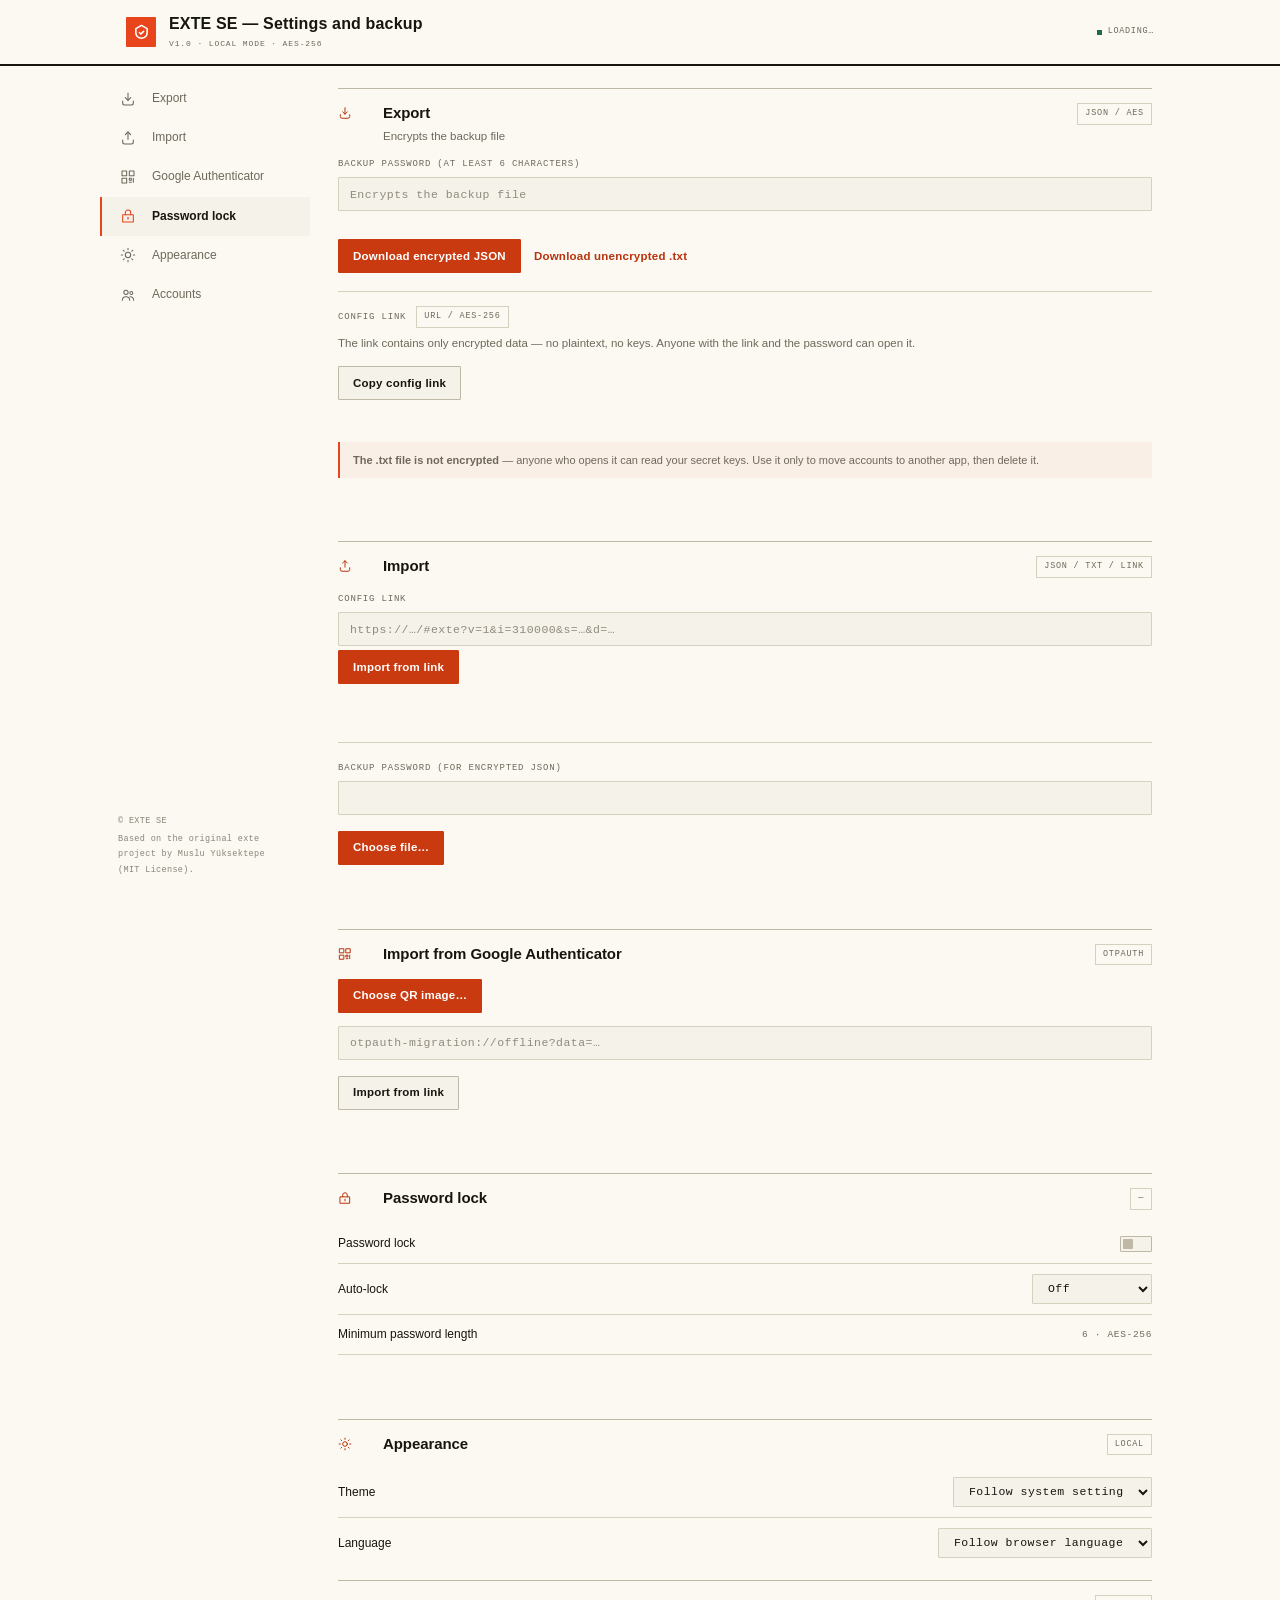
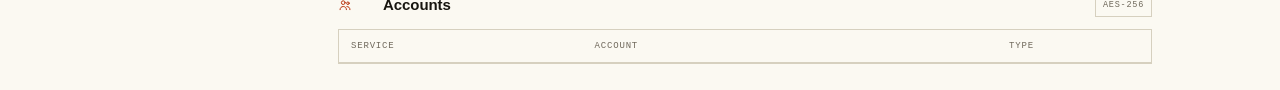
==== commit 6f930229: "feat: switch config link import to manual flow" ====
--- a/extensions/ayarlar.html
+++ b/extensions/ayarlar.html
@@ -142,9 +142,20 @@
           <h2 id="iceBaslik" data-i18n="iceAktar">Import</h2>
           <p class="group__desc" data-i18n-html="iceAktarIpucu"></p>
         </div>
-        <span class="group__badge">JSON / TXT</span>
-      </header>
-      <div class="group__body">
+        <span class="group__badge">JSON / TXT / LINK</span>
+      </header>
+      <div class="group__body">
+        <div class="ice-link">
+          <div class="alan">
+            <label for="iceLinkMetin" data-i18n="iceLinkEtiket">Config link</label>
+            <input type="text" id="iceLinkMetin" autocomplete="off" spellcheck="false"
+                   placeholder="https://…/#exte?v=1&amp;i=310000&amp;s=…&amp;d=…">
+          </div>
+          <p class="ice-link__ipucu" data-i18n="iceLinkIpucu"></p>
+          <button type="button" id="iceLinkAc" class="birincil" data-i18n="iceLinkAc">Import from link</button>
+          <p id="iceLinkDurum" class="durum" role="status"></p>
+        </div>
+        <p class="ice-veya" data-i18n="iceVeyaDosya"></p>
         <div class="alan">
           <label for="iceParola" data-i18n="yedekParolasiIce">Backup password (for encrypted JSON)</label>
           <input type="password" id="iceParola" autocomplete="current-password">
--- a/extensions/app.css
+++ b/extensions/app.css
@@ -375,6 +375,17 @@
 }
 .group__body { padding: 0; }
 
+/* 配置链接手动导入 */
+.ice-link {
+  margin-bottom: 18px; padding-bottom: 16px; border-bottom: 1px solid var(--sline);
+}
+.ice-link .alan { margin-bottom: 10px; }
+.ice-link__ipucu { margin: -6px 0 10px; font-size: 11px; color: var(--mute); line-height: 1.5; }
+.ice-veya {
+  margin: 0 0 14px; font-family: var(--mono); font-size: 9px; letter-spacing: .06em;
+  text-transform: uppercase; color: var(--mute);
+}
+
 /* ---------- form fields ---------- */
 .alan { margin-bottom: 16px; }
 .alan:last-child { margin-bottom: 0; }
